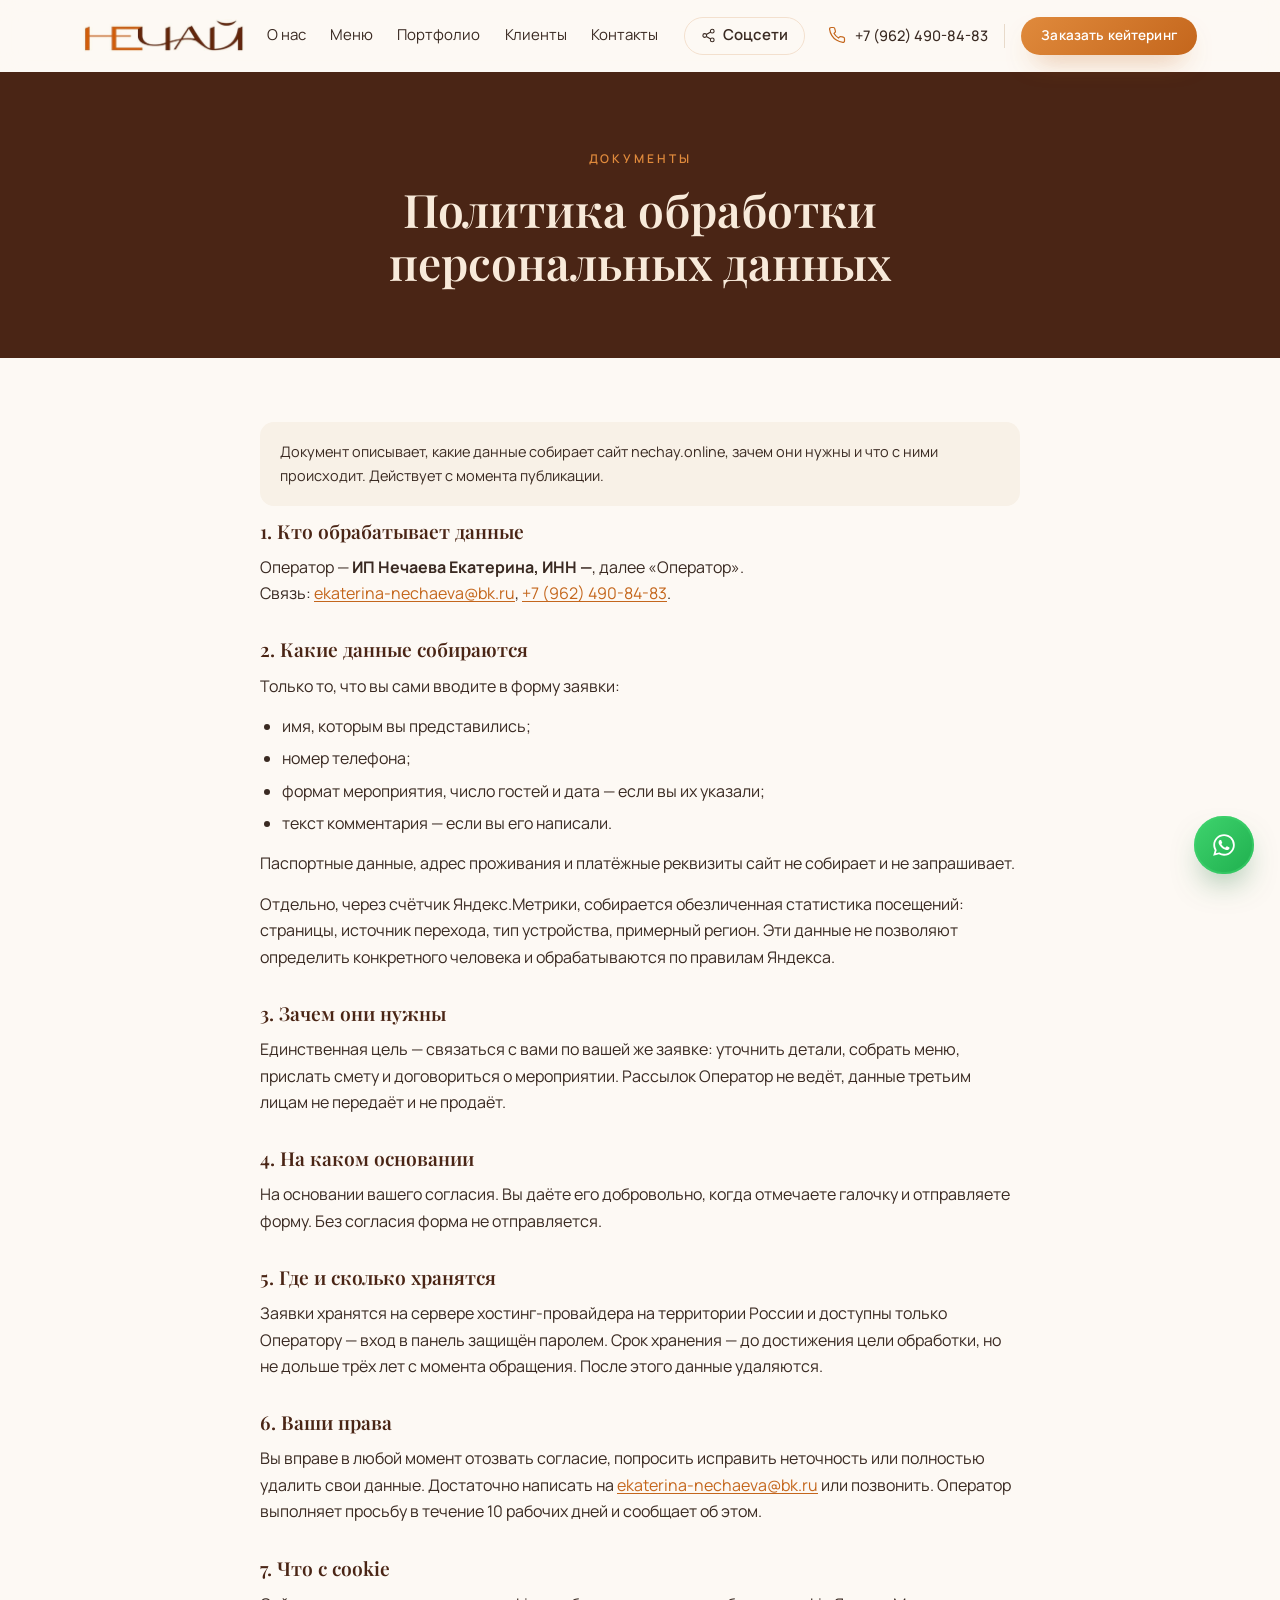
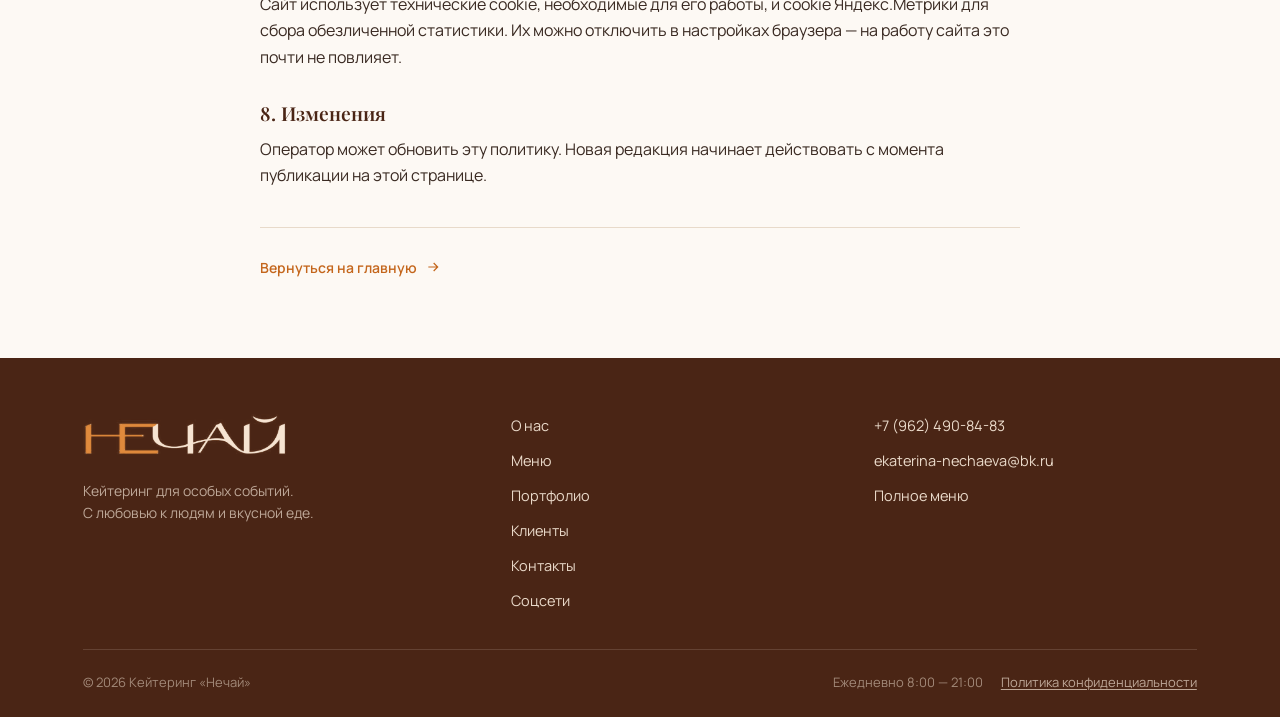
==== privacy.html @ 7d15cb21 "Политика персданных с галочкой, калькулятор сметы, блок частых вопросов Форма обещала согласие на об" ====
<!DOCTYPE html>
<html lang="ru">
<head>
<meta charset="UTF-8">
<meta name="viewport" content="width=device-width, initial-scale=1">
<title>Политика обработки персональных данных — НЕЧАЙ</title>
<meta name="description" content="Как кейтеринг «Нечай» собирает, использует и хранит персональные данные посетителей сайта.">
<meta name="robots" content="noindex, follow">
<link rel="canonical" href="https://nechay.online/privacy.html">
<link rel="icon" href="assets/img/favicon.png" type="image/png">
<link rel="preconnect" href="https://fonts.googleapis.com">
<link rel="preconnect" href="https://fonts.gstatic.com" crossorigin>
<link href="https://fonts.googleapis.com/css2?family=Playfair+Display:wght@400;500;600;700&family=Manrope:wght@300;400;500;600;700&family=Marck+Script&display=swap" rel="stylesheet">
<link rel="stylesheet" href="css/style.css?v=22">
</head>
<body>

<!-- ============ HEADER ============ -->
<header class="header" id="header">
  <div class="container header__inner">
    <a href="index.html" class="logo" aria-label="Нечай — на главную">
      <img src="assets/img/logo.png" alt="НЕЧАЙ" class="logo__img" data-fallback="logo">
      <span class="logo__text" hidden><span>НЕ</span><span>ЧАЙ</span></span>
    </a>

    <nav class="nav" id="nav">
      <a href="index.html#about">О нас</a>
      <a href="index.html#menu">Меню</a>
      <a href="index.html#portfolio">Портфолио</a>
      <a href="index.html#clients">Клиенты</a>
      <a href="index.html#contacts">Контакты</a>
      <a href="social.html" class="nav__btn">
        <svg viewBox="0 0 24 24" width="15" height="15" fill="none" stroke="currentColor" stroke-width="1.7"><circle cx="18" cy="5" r="3"/><circle cx="6" cy="12" r="3"/><circle cx="18" cy="19" r="3"/><path d="m8.6 13.5 6.8 4M15.4 6.5l-6.8 4"/></svg>
        Соцсети
      </a>
    </nav>

    <div class="header__actions">
      <a href="tel:+79624908483" class="header__phone">
        <svg viewBox="0 0 24 24" width="18" height="18" fill="none" stroke="currentColor" stroke-width="1.6"><path d="M22 16.9v3a2 2 0 0 1-2.2 2 19.8 19.8 0 0 1-8.6-3.1 19.5 19.5 0 0 1-6-6A19.8 19.8 0 0 1 2.1 4.2 2 2 0 0 1 4.1 2h3a2 2 0 0 1 2 1.7c.1 1 .4 1.9.7 2.8a2 2 0 0 1-.5 2.1L8.1 9.9a16 16 0 0 0 6 6l1.3-1.3a2 2 0 0 1 2.1-.4c.9.3 1.8.6 2.8.7a2 2 0 0 1 1.7 2z"/></svg>
        <span>+7 (962) 490-84-83</span>
      </a>
      <span class="header__divider"></span>
      <a href="index.html#contacts" class="btn btn--primary btn--sm">Заказать кейтеринг</a>
    </div>

    <button class="burger" id="burger" aria-label="Меню" aria-expanded="false"><span></span><span></span><span></span></button>
  </div>
</header>


<section class="page-hero page-hero--plain">
  <div class="container page-hero__inner">
    <p class="page-hero__eyebrow">Документы</p>
    <h1 class="page-hero__title">Политика обработки<br>персональных данных</h1>
  </div>
</section>

<section class="doc">
  <div class="container doc__inner">

    <p class="doc__note">
      Документ описывает, какие данные собирает сайт nechay.online, зачем они нужны
      и что с ними происходит. Действует с момента публикации.
    </p>

    <h2>1. Кто обрабатывает данные</h2>
    <p>
      Оператор — <b data-fill>ИП Нечаева Екатерина, ИНН —</b>, далее «Оператор».<br>
      Связь: <a href="mailto:ekaterina-nechaeva@bk.ru">ekaterina-nechaeva@bk.ru</a>,
      <a href="tel:+79624908483">+7 (962) 490-84-83</a>.
    </p>

    <h2>2. Какие данные собираются</h2>
    <p>Только то, что вы сами вводите в форму заявки:</p>
    <ul>
      <li>имя, которым вы представились;</li>
      <li>номер телефона;</li>
      <li>формат мероприятия, число гостей и дата — если вы их указали;</li>
      <li>текст комментария — если вы его написали.</li>
    </ul>
    <p>
      Паспортные данные, адрес проживания и платёжные реквизиты сайт не собирает
      и не запрашивает.
    </p>
    <p>
      Отдельно, через счётчик Яндекс.Метрики, собирается обезличенная статистика
      посещений: страницы, источник перехода, тип устройства, примерный регион.
      Эти данные не позволяют определить конкретного человека и обрабатываются
      по правилам Яндекса.
    </p>

    <h2>3. Зачем они нужны</h2>
    <p>
      Единственная цель — связаться с вами по вашей же заявке: уточнить детали,
      собрать меню, прислать смету и договориться о мероприятии.
      Рассылок Оператор не ведёт, данные третьим лицам не передаёт и не продаёт.
    </p>

    <h2>4. На каком основании</h2>
    <p>
      На основании вашего согласия. Вы даёте его добровольно, когда отмечаете
      галочку и отправляете форму. Без согласия форма не отправляется.
    </p>

    <h2>5. Где и сколько хранятся</h2>
    <p>
      Заявки хранятся на сервере хостинг-провайдера на территории России
      и доступны только Оператору — вход в панель защищён паролем.
      Срок хранения — до достижения цели обработки, но не дольше трёх лет
      с момента обращения. После этого данные удаляются.
    </p>

    <h2>6. Ваши права</h2>
    <p>
      Вы вправе в любой момент отозвать согласие, попросить исправить
      неточность или полностью удалить свои данные. Достаточно написать
      на <a href="mailto:ekaterina-nechaeva@bk.ru">ekaterina-nechaeva@bk.ru</a>
      или позвонить. Оператор выполняет просьбу в течение 10 рабочих дней
      и сообщает об этом.
    </p>

    <h2>7. Что с cookie</h2>
    <p>
      Сайт использует технические cookie, необходимые для его работы,
      и cookie Яндекс.Метрики для сбора обезличенной статистики.
      Их можно отключить в настройках браузера — на работу сайта это
      почти не повлияет.
    </p>

    <h2>8. Изменения</h2>
    <p>
      Оператор может обновить эту политику. Новая редакция начинает
      действовать с момента публикации на этой странице.
    </p>

    <p class="doc__back">
      <a href="index.html" class="section-link">Вернуться на главную
        <svg viewBox="0 0 24 24" width="16" height="16" fill="none" stroke="currentColor" stroke-width="1.8"><path d="M5 12h14M13 6l6 6-6 6"/></svg>
      </a>
    </p>
  </div>
</section>

<!-- ============ FOOTER ============ -->
<footer class="footer">
  <div class="container footer__inner">
    <div class="footer__brand">
      <span class="logo logo--footer">
        <img src="assets/img/logo-light.png" alt="НЕЧАЙ" class="logo__img" data-fallback="logo">
        <span class="logo__text" hidden><span>НЕ</span><span>ЧАЙ</span></span>
      </span>
      <p>Кейтеринг для особых событий.<br>С любовью к людям и вкусной еде.</p>
    </div>

    <nav class="footer__nav">
      <a href="index.html#about">О нас</a>
      <a href="index.html#menu">Меню</a>
      <a href="index.html#portfolio">Портфолио</a>
      <a href="index.html#clients">Клиенты</a>
      <a href="index.html#contacts">Контакты</a>
      <a href="social.html">Соцсети</a>
    </nav>

    <div class="footer__contact">
      <a href="tel:+79624908483">+7 (962) 490-84-83</a>
      <a href="mailto:ekaterina-nechaeva@bk.ru">ekaterina-nechaeva@bk.ru</a>
      <a href="https://menusa.app/11ef7fbb8e6bce53bec017064314d17f" target="_blank" rel="noopener">Полное меню</a>
    </div>
  </div>
  <div class="container footer__bottom">
    <span>© <span id="year">2026</span> Кейтеринг «Нечай»</span>
    <span class="footer__legal">Ежедневно 8:00 — 21:00 <a href="privacy.html">Политика конфиденциальности</a></span>
  </div>
</footer>

<!-- быстрый заказ в WhatsApp -->
<a class="wa-fab" href="https://wa.me/79624908483" target="_blank" rel="noopener"
   aria-label="Написать в WhatsApp">
  <svg viewBox="0 0 24 24" fill="currentColor" aria-hidden="true"><path d="M12.04 2C6.58 2 2.13 6.45 2.13 11.91c0 1.75.46 3.45 1.32 4.95L2 22l5.25-1.38a9.9 9.9 0 0 0 4.79 1.22h.01c5.46 0 9.91-4.45 9.91-9.91 0-2.65-1.03-5.14-2.9-7.01A9.82 9.82 0 0 0 12.04 2Zm0 18.15h-.01a8.2 8.2 0 0 1-4.19-1.15l-.3-.18-3.12.82.83-3.04-.2-.31a8.18 8.18 0 0 1-1.26-4.38c0-4.54 3.7-8.23 8.25-8.23 2.2 0 4.27.86 5.83 2.41a8.18 8.18 0 0 1 2.41 5.83c0 4.54-3.7 8.23-8.24 8.23Zm4.52-6.16c-.25-.12-1.47-.72-1.69-.81-.23-.08-.39-.12-.56.13-.16.24-.64.8-.79.97-.14.16-.29.18-.54.06-.25-.13-1.05-.39-1.99-1.23-.74-.66-1.23-1.47-1.38-1.72-.14-.25-.01-.38.11-.5.11-.11.25-.29.37-.43.13-.15.17-.25.25-.41.08-.17.04-.31-.02-.43-.06-.12-.56-1.34-.76-1.84-.2-.48-.4-.42-.56-.43h-.47c-.17 0-.43.06-.66.31-.22.25-.87.85-.87 2.07s.89 2.4 1.02 2.56c.12.17 1.75 2.67 4.25 3.74.59.26 1.05.41 1.41.52.59.19 1.13.16 1.56.1.48-.07 1.47-.6 1.68-1.18.21-.58.21-1.08.14-1.18-.06-.11-.22-.17-.47-.29Z"/></svg>
  <span>Заказать в WhatsApp</span>
</a>

<script src="js/main.js?v=22"></script>
</body>
</html>
---- css/style.css ----
/* ============================================================
   НЕЧАЙ — кейтеринг. Основные стили
   ============================================================ */

:root{
  --cream:        #FDF9F4;
  --cream-2:      #F8F1E7;
  --cream-3:      #F2E7D8;
  --orange:       #C4661C;
  --orange-light: #E08A3C;
  --orange-soft:  #F3E0CE;
  --brown:        #7A3E1E;
  --brown-dark:   #4A2515;
  --ink:          #3A2A22;
  --ink-soft:     #7C6659;
  --line:         #E8DACA;
  --white:        #FFFFFF;

  --font-display: 'Playfair Display', 'Times New Roman', serif;
  --font-body:    'Manrope', -apple-system, 'Segoe UI', Roboto, sans-serif;
  --font-script:  'Marck Script', 'Playfair Display', cursive;

  --radius:   14px;
  --radius-s: 10px;
  --shadow:   0 18px 40px -22px rgba(74, 37, 21, .35);
  --shadow-lg:0 30px 70px -30px rgba(74, 37, 21, .45);
  --header-h: 72px;
  --ease: cubic-bezier(.22,.61,.36,1);
}

*,*::before,*::after{ box-sizing:border-box; }

html{ scroll-behavior:smooth; scroll-padding-top: calc(var(--header-h) + 12px); }

body{
  margin:0;
  font-family:var(--font-body);
  font-size:16px;
  line-height:1.65;
  color:var(--ink);
  background:var(--cream);
  -webkit-font-smoothing:antialiased;
}

img{ max-width:100%; display:block; }
[hidden]{ display:none !important; }
a{ color:inherit; text-decoration:none; }
ul{ margin:0; padding:0; list-style:none; }
h1,h2,h3,h4{ margin:0; font-family:var(--font-display); font-weight:600; line-height:1.15; }
p{ margin:0; }
button{ font:inherit; }

.container{ width:min(1660px, 87%, 100% - 40px); margin-inline:auto; }

/* ---------- shared bits ---------- */
.eyebrow{
  font-size:12px; letter-spacing:.22em; text-transform:uppercase;
  color:var(--orange); font-weight:600; margin-bottom:14px;
}

.section-title{
  font-size:clamp(31px, 2.75vw, 52px);
  color:var(--brown-dark);
  letter-spacing:.005em;
}

.section-head{
  display:flex; align-items:flex-end; justify-content:space-between;
  gap:24px; margin-bottom:36px;
}
.section-head .section-title{ position:relative; }
.section-head:not(.section-head--center) > div > .section-title::after,
.section-head:not(.section-head--center) > .section-title::after{
  content:""; position:absolute; bottom:.42em; left:calc(100% + 22px);
  width:64px; height:2px; background:var(--orange); opacity:.75;
}
.section-head--center{
  flex-direction:column; align-items:center; text-align:center; gap:0;
  margin-bottom:44px;
}
.section-head--center .section-title::after{ display:none; }
.section-sub{ max-width:640px; margin-top:16px; color:var(--ink-soft); }

.section-link{
  display:inline-flex; align-items:center; gap:8px; white-space:nowrap;
  color:var(--orange); font-weight:600; font-size:14px;
  transition:gap .25s var(--ease);
}
.section-link:hover{ gap:14px; }

/* ---------- buttons ---------- */
.btn{
  display:inline-flex; align-items:center; justify-content:center; gap:10px;
  padding:15px 30px; border:0; border-radius:999px; cursor:pointer;
  font-family:var(--font-body); font-size:15px; font-weight:600; letter-spacing:.01em;
  transition:transform .25s var(--ease), box-shadow .25s var(--ease), background .25s var(--ease);
}
.btn--primary{
  background:linear-gradient(135deg, var(--orange-light), var(--orange));
  color:#fff; box-shadow:0 14px 28px -14px rgba(196,102,28,.75);
}
.btn--primary:hover{ transform:translateY(-2px); box-shadow:0 20px 34px -14px rgba(196,102,28,.85); }
.btn--sm{ height:38px; padding:0 20px; font-size:13.5px; white-space:nowrap; }
.btn--lg{ padding:18px 38px; font-size:16px; }
.btn--full{ width:100%; }
.btn svg{ flex:none; }

/* ---------- logo ---------- */
.logo{ display:inline-flex; align-items:center; }
.logo__img{ height:33px; width:auto; object-fit:contain; }
.logo__text{
  font-family:var(--font-display); font-weight:700; font-size:26px;
  letter-spacing:.06em; line-height:1;
}
.logo__text span:first-child{ color:var(--orange); }
.logo__text span:last-child{ color:var(--brown); }
.logo--footer .logo__img{ height:42px; }

/* ============================================================
   HEADER
   ============================================================ */
.header{
  position:fixed; inset:0 0 auto 0; z-index:100;
  height:var(--header-h);
  background:rgba(253,249,244,.92);
  backdrop-filter:blur(12px);
  border-bottom:1px solid transparent;
  transition:box-shadow .3s var(--ease), border-color .3s var(--ease);
}
.header.is-scrolled{ border-color:var(--line); box-shadow:0 8px 26px -20px rgba(74,37,21,.5); }
.header__inner{ height:100%; display:flex; align-items:center; gap:22px; }

.nav{ display:flex; align-items:center; gap:clamp(16px, 1.9vw, 30px); margin-inline:auto; }
.nav a{
  position:relative; font-size:15px; color:var(--ink); white-space:nowrap;
  padding-block:6px; transition:color .2s var(--ease);
}
.nav a::after{
  content:""; position:absolute; left:0; right:100%; bottom:0; height:1.5px;
  background:var(--orange); transition:right .3s var(--ease);
}
.nav a:hover{ color:var(--orange); }
.nav a:hover::after{ right:0; }

.header__actions{ display:flex; align-items:center; gap:16px; }
.header__phone{
  display:inline-flex; align-items:center; gap:9px; white-space:nowrap;
  font-size:14.5px; font-weight:500; color:var(--ink);
  transition:color .2s var(--ease);
}
.header__phone svg{ color:var(--orange); }
.header__phone:hover{ color:var(--orange); }
.header__divider{ width:1px; height:24px; background:var(--line); }

.burger{
  display:none; width:42px; height:42px; border:0; background:transparent;
  cursor:pointer; padding:10px; flex-direction:column; justify-content:space-between;
}
.burger span{ display:block; height:2px; background:var(--brown); border-radius:2px; transition:.3s var(--ease); }
.burger.is-open span:nth-child(1){ transform:translateY(9px) rotate(45deg); }
.burger.is-open span:nth-child(2){ opacity:0; }
.burger.is-open span:nth-child(3){ transform:translateY(-9px) rotate(-45deg); }

/* ============================================================
   HERO
   Собран из слоёв: фон, фигура и текстовый блок — отдельные
   картинки, кнопка настоящая. Так надписи не растягиваются
   вместе с фоном и остаются чёткими на любом мониторе.
   ============================================================ */
.visually-hidden{
  position:absolute; width:1px; height:1px; margin:-1px; padding:0;
  overflow:hidden; clip:rect(0 0 0 0); white-space:nowrap; border:0;
}

.hero{
  position:relative; margin-top:var(--header-h);
  background:var(--cream-2); overflow:hidden;
}

.hero__scene{ position:absolute; inset:0; z-index:0; }
.hero__scene picture{ display:block; width:100%; height:100%; }
.hero__scene img{ width:100%; height:100%; object-fit:cover; object-position:center; }

.hero__inner{
  position:relative; z-index:1;
  height:clamp(450px, 37vw, 720px);
  display:flex; align-items:flex-end; gap:2%;
}

/* фигура прижата к низу и слегка выходит за край — так она «стоит» в кадре */
.hero__figure{
  flex:0 0 auto; align-self:stretch;
  display:flex; align-items:flex-end;
}
.hero__figure picture{ display:block; height:100%; }
.hero__figure img{
  height:100%; width:auto; max-width:none;
  object-fit:contain; object-position:bottom;
  display:block;
}

.hero__content{
  flex:1; align-self:center;
  display:flex; flex-direction:column; align-items:center;
  padding-bottom:2%;
}
.hero__content > *{ max-width:100%; }

.hero__title img{ width:clamp(280px, 34vw, 660px); height:auto; }
.hero__lead-img{ margin-top:2.2%; }
.hero__lead-img img{ width:clamp(240px, 28vw, 552px); height:auto; }
.hero__lead-text{ display:none; }

.hero__cta{ margin-top:3.4%; }

/* ============================================================
   FEATURES
   ============================================================ */
.features{ background:var(--cream); padding:34px 0; }
.features__grid{
  display:grid; grid-template-columns:repeat(4, 1fr);
}
.feature{
  display:flex; align-items:center; gap:16px;
  padding:8px 26px;
  border-left:1px solid var(--line);
}
.feature:first-child{ border-left:0; padding-left:0; }
.feature__icon{
  flex:none; width:52px; height:52px; border-radius:50%;
  border:1.5px solid var(--orange-soft);
  display:grid; place-items:center; color:var(--orange);
}
.feature__icon svg{ width:26px; height:26px; }
.feature h3{ font-family:var(--font-body); font-size:15px; font-weight:700; color:var(--brown-dark); margin-bottom:4px; }
.feature p{ font-size:12.5px; line-height:1.5; color:var(--ink-soft); }

/* ============================================================
   FORMATS
   ============================================================ */
.formats{ padding:46px 0 80px; }
.formats__grid{
  display:grid; grid-template-columns:repeat(5, 1fr); gap:12px;
}
.format-card{
  position:relative; display:block; border-radius:var(--radius);
  overflow:hidden; aspect-ratio:201/159; background:var(--cream-3);
  box-shadow:var(--shadow);
  transition:transform .4s var(--ease), box-shadow .4s var(--ease);
}
.format-card img{
  width:100%; height:100%; object-fit:cover;
  transition:transform .6s var(--ease);
}
.format-card::after{
  content:""; position:absolute; inset:0;
  background:linear-gradient(180deg, rgba(40,18,8,0) 34%, rgba(40,18,8,.5) 62%, rgba(40,18,8,.9) 100%);
}
.format-card:hover{ transform:translateY(-6px); box-shadow:var(--shadow-lg); }
.format-card:hover img{ transform:scale(1.07); }
.format-card__body{
  position:absolute; z-index:2; left:12px; right:12px; bottom:12px; color:#fff;
  text-shadow:0 1px 6px rgba(30,12,4,.55);
}
.format-card__body h3{ font-size:clamp(13px, 1.02vw, 19px); margin-bottom:3px; line-height:1.1; }
.format-card__body p{ font-size:clamp(9.5px, .7vw, 13px); line-height:1.3; color:rgba(255,255,255,.82); }

/* ============================================================
   ABOUT
   ============================================================ */
.about{ padding:80px 0; background:var(--cream-2); }
.about__inner{
  display:grid; grid-template-columns:0.95fr 1fr; gap:60px; align-items:center;
}
.about__media{ position:relative; }
.about__media img{
  width:100%; aspect-ratio:9/10; object-fit:cover;
  border-radius:var(--radius); box-shadow:var(--shadow-lg);
}
.about__badge{
  position:absolute; left:-22px; bottom:34px;
  background:var(--white); border-radius:var(--radius);
  padding:18px 22px; box-shadow:var(--shadow);
  display:flex; align-items:center; gap:14px;
}
.about__badge strong{
  font-family:var(--font-display); font-size:38px; color:var(--orange); line-height:1;
}
.about__badge span{ font-size:12.5px; line-height:1.4; color:var(--ink-soft); }

.about__text .section-title{ margin-bottom:22px; }
.about__text p{ color:var(--ink-soft); margin-bottom:16px; max-width:56ch; }
.about__list{ margin:22px 0 26px; display:grid; gap:11px; }
.about__quote{
  position:relative; margin:0 0 30px; padding-left:20px;
  border-left:2px solid var(--orange-soft);
  font-size:15.5px; line-height:1.65; color:var(--brown-dark);
}
.about__list li{
  position:relative; padding-left:30px; font-size:15px; color:var(--ink);
}
.about__list li::before{
  content:""; position:absolute; left:0; top:.55em;
  width:16px; height:8px; border-left:2px solid var(--orange); border-bottom:2px solid var(--orange);
  transform:rotate(-45deg);
}

/* ============================================================
   MENU
   ============================================================ */
.menu{ padding:84px 0; }
.menu__grid{
  display:grid; grid-template-columns:repeat(3, 1fr); gap:20px;
}
.menu-card{
  background:var(--white); border:1px solid var(--line);
  border-radius:var(--radius); padding:26px 26px 22px;
  transition:transform .3s var(--ease), box-shadow .3s var(--ease), border-color .3s var(--ease);
}
.menu-card:hover{ transform:translateY(-4px); box-shadow:var(--shadow); border-color:var(--orange-soft); }
.menu-card--wide{ grid-column:span 3; }
.menu-card header{
  display:flex; align-items:baseline; justify-content:space-between; gap:16px;
  padding-bottom:14px; margin-bottom:14px; border-bottom:1px solid var(--line);
}
.menu-card header h3{ font-size:23px; color:var(--brown-dark); }
.menu-card header span{
  font-size:12px; letter-spacing:.12em; text-transform:uppercase;
  color:var(--orange); font-weight:600; white-space:nowrap;
}
.menu-card ul{ display:grid; gap:11px; }
.menu-card li{
  display:flex; align-items:baseline; gap:10px;
  font-size:14.5px; color:var(--ink-soft);
}
.menu-card li span{ flex:none; }
.menu-card li::after{
  content:""; order:1; flex:1 1 auto; height:1px; margin-bottom:.25em;
  background:repeating-linear-gradient(90deg, var(--line) 0 3px, transparent 3px 6px);
}
.menu-card li b{ order:2; color:var(--brown-dark); font-weight:600; white-space:nowrap; }
.menu-card__cols{ grid-template-columns:repeat(2, 1fr); column-gap:44px; }

.menu__cta{
  margin-top:40px; text-align:center;
  display:flex; flex-direction:column; align-items:center; gap:18px;
}
.menu__cta p{ color:var(--ink-soft); font-size:14.5px; }

/* ============================================================
   STEPS
   ============================================================ */
.steps{ padding:80px 0; background:var(--cream-2); }
.steps__grid{ display:grid; grid-template-columns:repeat(4,1fr); gap:20px; }
.step{
  background:var(--white); border-radius:var(--radius); padding:30px 26px;
  border:1px solid var(--line);
  transition:transform .3s var(--ease), box-shadow .3s var(--ease);
}
.step:hover{ transform:translateY(-4px); box-shadow:var(--shadow); }
.step__num{
  display:block; font-family:var(--font-display); font-size:40px;
  color:var(--orange-soft); line-height:1; margin-bottom:14px;
}
.step h3{ font-size:20px; color:var(--brown-dark); margin-bottom:8px; }
.step p{ font-size:14.5px; color:var(--ink-soft); }

/* ============================================================
   PORTFOLIO
   ============================================================ */
.portfolio{ padding:84px 0; }
.portfolio__grid{
  display:grid; grid-template-columns:repeat(4,1fr); gap:16px;
}
.portfolio__filter{
  display:flex; flex-wrap:wrap; gap:10px; margin-bottom:26px;
}
.portfolio__filter button{
  padding:10px 22px; border-radius:999px; cursor:pointer;
  border:1px solid var(--line); background:transparent;
  font-size:14.5px; font-weight:600; color:var(--ink-soft);
  transition:background .25s var(--ease), border-color .25s var(--ease),
             color .25s var(--ease);
}
.portfolio__filter button:hover{ color:var(--brown-dark); border-color:var(--orange-soft); }
.portfolio__filter button[aria-pressed="true"]{
  background:var(--orange); border-color:var(--orange); color:#fff;
}
.portfolio__more{ display:flex; justify-content:center; margin-top:30px; }
.btn--ghost{
  background:transparent; border:1px solid var(--line); color:var(--brown-dark);
  box-shadow:none;
}
.btn--ghost:hover{
  background:var(--orange); border-color:var(--orange); color:#fff;
  transform:translateY(-2px);
}
.pf{
  position:relative; display:block; overflow:hidden;
  border-radius:var(--radius); aspect-ratio:1/1; background:var(--cream-3);
  box-shadow:var(--shadow);
}
.pf img{ width:100%; height:100%; object-fit:cover; transition:transform .6s var(--ease); }
.pf::after{
  content:""; position:absolute; inset:0; opacity:0;
  background:linear-gradient(180deg, rgba(48,22,10,0) 45%, rgba(48,22,10,.75) 100%);
  transition:opacity .35s var(--ease);
}
.pf:hover img{ transform:scale(1.06); }
.pf:hover::after{ opacity:1; }
.pf__cap{
  position:absolute; z-index:2; left:16px; bottom:14px; color:#fff;
  font-size:14px; font-weight:600; opacity:0; transform:translateY(8px);
  transition:.35s var(--ease);
}
.pf:hover .pf__cap{ opacity:1; transform:none; }

/* ============================================================
   КЛИЕНТЫ
   ============================================================ */
.clients{ padding:84px 0; background:var(--cream-2); }
.clients__grid{
  display:grid; grid-template-columns:repeat(3, 1fr); gap:16px;
}
.clients__grid li{
  display:grid; place-items:center; text-align:center;
  min-height:118px; padding:20px 24px;
  background:var(--white); border:1px solid var(--line); border-radius:var(--radius);
  transition:transform .3s var(--ease), box-shadow .3s var(--ease), border-color .3s var(--ease);
}
.clients__grid li:hover{
  transform:translateY(-4px); box-shadow:var(--shadow); border-color:var(--orange-soft);
}

.clients__logo{
  width:auto; height:auto; object-fit:contain;
  max-width:min(150px, 100%); max-height:48px;
}
/* знаки разной формы: широкие словесные и компактные марки нужно
   уравнять по оптическому размеру, иначе ряд скачет */
.clients__logo--wide{ max-height:30px; }
.clients__logo--mark{ max-width:96px; max-height:68px; }
.clients__note{
  margin-top:24px; text-align:center; color:var(--ink-soft); font-size:15px;
}

/* ============================================================
   CONTACTS
   ============================================================ */
.contacts{ padding:84px 0; }
.contacts__inner{ display:grid; grid-template-columns:1fr 0.85fr; gap:60px; align-items:start; }
.contacts__lead{ color:var(--ink-soft); margin:20px 0 30px; max-width:48ch; }
.contacts__list{ display:grid; gap:20px; margin-bottom:32px; }
.contacts__list li{ display:flex; gap:16px; align-items:flex-start; }
.contacts__ico{
  flex:none; width:44px; height:44px; border-radius:50%;
  background:var(--orange-soft); color:var(--orange);
  display:grid; place-items:center;
}
.contacts__list div{ display:flex; flex-direction:column; }
.contacts__list div > span{
  font-size:11.5px; letter-spacing:.16em; text-transform:uppercase; color:var(--ink-soft);
  margin-bottom:3px;
}
.contacts__list a, .contacts__list b{ font-size:17px; font-weight:600; color:var(--brown-dark); }
.contacts__list a:hover{ color:var(--orange); }

.contacts__socials{ display:flex; gap:10px; flex-wrap:wrap; }
.contacts__socials a{
  padding:10px 20px; border:1px solid var(--line); border-radius:999px;
  font-size:14px; font-weight:600; color:var(--brown);
  transition:.25s var(--ease);
}
.contacts__socials a:hover{ background:var(--orange); border-color:var(--orange); color:#fff; }

/* ---------- form ---------- */
.form{
  background:var(--white); border:1px solid var(--line);
  border-radius:var(--radius); padding:34px; box-shadow:var(--shadow);
}
.form__title{ font-size:26px; color:var(--brown-dark); margin-bottom:22px; }
.field{ display:block; margin-bottom:16px; }
.field > span{
  display:block; font-size:12px; letter-spacing:.1em; text-transform:uppercase;
  color:var(--ink-soft); margin-bottom:7px; font-weight:600;
}
.field input, .field select, .field textarea{
  width:100%; padding:13px 16px; font:inherit; font-size:15px; color:var(--ink);
  background:var(--cream); border:1px solid var(--line); border-radius:var(--radius-s);
  transition:border-color .2s var(--ease), background .2s var(--ease);
  resize:vertical;
}
.field input:focus, .field select:focus, .field textarea:focus{
  outline:none; border-color:var(--orange); background:var(--white);
}
.field input.is-error, .field select.is-error, .field textarea.is-error{ border-color:#C0392B; }
.field-row{ display:grid; grid-template-columns:1.4fr 1fr; gap:14px; }
.form__note{ font-size:12px; color:var(--ink-soft); margin-top:12px; text-align:center; }
.form__status{ font-size:14px; margin-top:12px; text-align:center; color:var(--orange); font-weight:600; }

/* ============================================================
   FOOTER
   ============================================================ */
.footer{ background:var(--brown-dark); color:#EADACA; padding:56px 0 24px; }
.footer__inner{
  display:grid; grid-template-columns:1.2fr 1fr 1fr; gap:40px;
  padding-bottom:36px; border-bottom:1px solid rgba(234,218,202,.16);
}
.footer__brand p{ font-size:14px; line-height:1.6; color:rgba(234,218,202,.72); margin-top:16px; }
.footer .logo__text span:last-child{ color:#F0DCC8; }
.footer__nav{ display:flex; flex-direction:column; gap:11px; font-size:14.5px; }
.footer__nav a:hover{ color:var(--orange-light); }
.footer__contact{ display:flex; flex-direction:column; gap:11px; font-size:14.5px; align-items:flex-start; }
.footer__contact a:hover{ color:var(--orange-light); }
.footer__bottom{
  display:flex; justify-content:space-between; gap:16px; flex-wrap:wrap;
  padding-top:22px; font-size:13px; color:rgba(234,218,202,.55);
}

/* ============================================================
   LIGHTBOX
   ============================================================ */
.lightbox{
  position:fixed; inset:0; z-index:200;
  background:rgba(35,16,8,.92);
  display:flex; align-items:center; justify-content:center; gap:20px;
  padding:40px;
}
.lightbox[hidden]{ display:none; }
.lightbox img{ max-width:min(1000px, 82vw); max-height:86vh; border-radius:var(--radius); object-fit:contain; }
.lightbox button{
  background:transparent; border:0; color:#fff; cursor:pointer; line-height:1;
  opacity:.7; transition:opacity .2s var(--ease);
}
.lightbox button:hover{ opacity:1; }
.lightbox__nav{ font-size:52px; padding:10px 16px; }
.lightbox__close{ position:absolute; top:20px; right:28px; font-size:42px; }

/* ============================================================
   ANIMATIONS
   ============================================================ */
.reveal{ opacity:0; transform:translateY(26px); transition:opacity .7s var(--ease), transform .7s var(--ease); }
.reveal.is-visible{ opacity:1; transform:none; }

@media (prefers-reduced-motion: reduce){
  *{ animation:none !important; transition-duration:.01ms !important; }
  .reveal{ opacity:1; transform:none; }
  html{ scroll-behavior:auto; }
}

/* ============================================================
   RESPONSIVE
   ============================================================ */
@media (max-width:1180px){
  .formats__grid{ grid-template-columns:repeat(3,1fr); gap:14px; }
  .social-stats__grid{ grid-template-columns:repeat(3,1fr); }
}

@media (max-width:1024px){
  .nav{ display:none; }
  .burger{ display:flex; margin-left:auto; }
  .header__actions{ display:none; }

  .nav.is-open{
    display:flex; flex-direction:column; gap:0;
    position:fixed; top:var(--header-h); left:0; right:0;
    background:var(--cream); border-bottom:1px solid var(--line);
    padding:12px 24px 20px; box-shadow:var(--shadow);
  }
  .nav.is-open a{ padding:14px 0; border-bottom:1px solid var(--line); font-size:17px; }
  .nav.is-open a:last-child{ border-bottom:0; }


  .features__grid{ grid-template-columns:repeat(2,1fr); gap:24px 0; }
  .feature:nth-child(odd){ border-left:0; padding-left:0; }

  .about__inner{ grid-template-columns:1fr; gap:40px; }
  .about__badge{ left:16px; }
  .menu__grid{ grid-template-columns:repeat(2,1fr); }
  .menu-card--wide{ grid-column:span 2; }
  .steps__grid{ grid-template-columns:repeat(2,1fr); }
  .clients__grid{ grid-template-columns:repeat(2, 1fr); }
  .contacts__inner{ grid-template-columns:1fr; gap:44px; }
  .footer__inner{ grid-template-columns:1fr 1fr; }
}

@media (max-width:760px){
  .container{ width:calc(100% - 32px); }
  /* принудительные переносы верстались под широкий экран */
  .page-hero__lead br,
  .section-sub br{ display:none; }

  .formats__grid{ grid-template-columns:repeat(2,1fr); }
  .format-card{ aspect-ratio:1/1.15; }

  .portfolio__grid{ grid-template-columns:repeat(2,1fr); }

  .section-head{ flex-direction:column; align-items:flex-start; }
  .section-head:not(.section-head--center) > div > .section-title::after,
  .section-head:not(.section-head--center) > .section-title::after{ display:none; }

  .formats, .menu, .about, .steps, .portfolio, .clients, .contacts{ padding:56px 0; }
  .menu__grid{ grid-template-columns:1fr; }
  .menu-card--wide{ grid-column:span 1; }
  .menu-card__cols{ grid-template-columns:1fr; }
  .form{ padding:26px 22px; }
  .about__badge{ left:14px; bottom:14px; padding:14px 16px; }
  .footer__inner{ grid-template-columns:1fr; gap:28px; }
  .lightbox{ padding:16px; }
  .lightbox__nav{ font-size:38px; padding:6px 8px; }
}

@media (max-width:460px){
  .features__grid{ grid-template-columns:1fr; }
  .feature{ border-left:0; padding-left:0; }
  .steps__grid{ grid-template-columns:1fr; }
  .field-row{ grid-template-columns:1fr; }
}

/* ============================================================
   ФИРМЕННЫЕ ПОДЛОЖКИ
   Показываются вместо фотографий, пока их нет в assets/img.
   Как только настоящий файл появится — подложка исчезает сама.
   ============================================================ */
.ph-box{
  position:relative; width:100%; height:100%;
  border-radius:inherit; overflow:hidden;
  --ph-a:#EBD0AB; --ph-b:#CE9257; --ph-c:#9E6537;
  background-color:var(--ph-b);
  background-image:
    repeating-linear-gradient(135deg, rgba(255,250,242,.07) 0 1.5px, transparent 1.5px 11px),
    radial-gradient(40% 36% at 26% 16%, rgba(255,248,236,.72), transparent 72%),
    radial-gradient(26% 22% at 82% 26%, rgba(255,222,180,.5), transparent 74%),
    radial-gradient(48% 42% at 56% 96%, rgba(126,64,28,.42), transparent 72%),
    linear-gradient(155deg, var(--ph-a) 0%, var(--ph-b) 52%, var(--ph-c) 100%);
}
/* зерно — чтобы градиент не выглядел «пластиковым» */
.ph-box::before{
  content:""; position:absolute; inset:0; pointer-events:none;
  background-image:url("data:image/svg+xml,%3Csvg xmlns='http://www.w3.org/2000/svg' width='140' height='140'%3E%3Cfilter id='n'%3E%3CfeTurbulence type='fractalNoise' baseFrequency='.9' numOctaves='3' stitchTiles='stitch'/%3E%3C/filter%3E%3Crect width='100%25' height='100%25' filter='url(%23n)'/%3E%3C/svg%3E");
  opacity:.09;
}
/* мягкая виньетка по краям */
.ph-box::after{
  content:""; position:absolute; inset:0; pointer-events:none;
  box-shadow:inset 0 0 70px rgba(92,46,20,.26);
}
.ph-box__art{
  position:absolute; inset:0; z-index:1;
  display:grid; place-items:center;
}
.ph-box__art svg{
  width:clamp(52px, 34%, 124px); height:auto;
  color:rgba(255,250,243,.62);
  filter:drop-shadow(0 2px 8px rgba(96,48,20,.45)) drop-shadow(0 0 1px rgba(96,48,20,.4));
}

/* оттенки — чтобы плитки не были одинаковыми */
.ph-box--t1{ --ph-a:#F5E2C4; --ph-b:#DFA268; --ph-c:#A4653A; }
.ph-box--t2{ --ph-a:#E4C09A; --ph-b:#BC7A44; --ph-c:#7C4A26; }
.ph-box--t3{ --ph-a:#F7ECD8; --ph-b:#E3B27C; --ph-c:#B87B47; }
.ph-box--t4{ --ph-a:#DDB894; --ph-b:#AE6E42; --ph-c:#6E4123; }
.ph-box--t5{ --ph-a:#F2DCBE; --ph-b:#D49866; --ph-c:#96603A; }
.ph-box--t6{ --ph-a:#E9CFAE; --ph-b:#C98B55; --ph-c:#87522C; }

/* блок «О нас» */
.about__media > .ph-box{
  aspect-ratio:9/10; border-radius:var(--radius); box-shadow:var(--shadow-lg);
}

/* ============================================================
   КНОПКА «СОЦСЕТИ» В МЕНЮ
   ============================================================ */
.nav__btn{
  display:inline-flex; align-items:center; gap:7px;
  height:38px; padding:0 16px; margin-left:2px;
  border:1px solid var(--orange-soft); border-radius:999px;
  font-size:13.5px; font-weight:600; color:var(--orange); white-space:nowrap;
  transition:background .25s var(--ease), border-color .25s var(--ease), color .25s var(--ease);
}
.nav__btn::after{ display:none; }
.nav__btn svg{ flex:none; }
.nav__btn:hover,
.nav__btn.is-active{
  background:var(--orange); border-color:var(--orange); color:#fff;
}

/* ============================================================
   ШАПКА ВНУТРЕННЕЙ СТРАНИЦЫ
   ============================================================ */
.page-hero{
  position:relative; margin-top:var(--header-h);
  padding:clamp(56px, 6vw, 96px) 0 clamp(52px, 5.5vw, 88px);
  overflow:hidden; background:var(--brown-dark);
}
.page-hero__bg{
  position:absolute; inset:0;
  background-color:#3E1F10;
  background-image:
    radial-gradient(circle at 12% 24%, rgba(255,206,140,.34), transparent 9%),
    radial-gradient(circle at 30% 68%, rgba(255,190,120,.26), transparent 8%),
    radial-gradient(circle at 46% 16%, rgba(255,224,170,.28), transparent 6%),
    radial-gradient(circle at 63% 52%, rgba(255,198,132,.22), transparent 10%),
    radial-gradient(circle at 78% 22%, rgba(255,214,158,.30), transparent 7%),
    radial-gradient(circle at 90% 72%, rgba(255,186,116,.24), transparent 10%),
    linear-gradient(160deg, #5A2E17 0%, #8A5327 52%, #B8814F 100%);
}
.page-hero__bg::after{
  content:""; position:absolute; inset:0;
  box-shadow:inset 0 0 200px rgba(50,22,9,.6);
}
.page-hero__inner{ position:relative; z-index:2; text-align:center; }
.page-hero__eyebrow{
  font-size:12px; letter-spacing:.24em; text-transform:uppercase;
  color:var(--orange-light); font-weight:600; margin-bottom:14px;
}
.page-hero__title{
  font-size:clamp(34px, 3.6vw, 62px); color:#F8EADA; margin-bottom:18px;
}
.page-hero__lead{
  color:rgba(244,228,212,.82); font-size:clamp(14px, 1.05vw, 18px);
  line-height:1.65; margin-bottom:34px;
}
.page-hero__total{
  display:inline-flex; flex-direction:column; align-items:center; gap:12px;
  padding-top:10px;
}
.page-hero__total-label{
  position:relative; padding-top:16px;
  font-size:11.5px; letter-spacing:.2em; text-transform:uppercase;
  color:rgba(244,228,212,.7); font-weight:600;
}
.page-hero__total-label::before{
  content:""; position:absolute; top:0; left:50%; transform:translateX(-50%);
  width:44px; height:1px; background:rgba(244,228,212,.35);
}

/* ============================================================
   СЧЁТЧИК
   ============================================================ */
.counter{
  display:block; font-family:var(--font-display); font-weight:600;
  font-size:clamp(36px, 3.2vw, 54px); line-height:1;
  letter-spacing:-.01em; color:var(--brown-dark);
  /* без этого Playfair подставляет минускульные цифры и «11 815»
     выглядит прыгающим по высоте */
  font-variant-numeric:lining-nums tabular-nums;
  font-feature-settings:"lnum" 1, "tnum" 1;
}
.counter--big{
  font-size:clamp(44px, 4.6vw, 76px); font-weight:500;
  color:#F7E7D2; letter-spacing:.01em;
}
.counter-bar{
  display:block; height:2px; margin-top:16px; border-radius:2px;
  background:var(--line); overflow:hidden;
}
.counter-bar i{
  display:block; height:100%; width:0; border-radius:2px;
  background:var(--accent, var(--orange));
}

/* ============================================================
   КАРТОЧКИ СОЦСЕТЕЙ
   ============================================================ */
.socials{ padding:clamp(48px, 4.6vw, 80px) 0 clamp(36px, 3.6vw, 60px); }
.socials__grid{ display:grid; grid-template-columns:repeat(3, 1fr); gap:20px; }

.social-card{
  --accent:var(--orange);
  display:flex; flex-direction:column;
  background:var(--white); border:1px solid var(--line);
  border-radius:var(--radius); padding:32px 30px 30px;
  transition:transform .35s var(--ease), box-shadow .35s var(--ease),
             border-color .35s var(--ease);
}
.social-card:hover{
  transform:translateY(-4px); box-shadow:var(--shadow);
  border-color:var(--orange-soft);
  border-color:color-mix(in srgb, var(--accent) 35%, var(--line));
}

.social-card__head{ display:flex; align-items:center; gap:14px; margin-bottom:28px; }
.social-card__icon{
  flex:none; width:46px; height:46px; border-radius:50%;
  display:grid; place-items:center; color:var(--accent);
  /* запасной вариант для браузеров без color-mix */
  border:1.5px solid var(--line);
  background:var(--cream-2);
  border-color:color-mix(in srgb, var(--accent) 28%, transparent);
  background:color-mix(in srgb, var(--accent) 7%, transparent);
}
.social-card__icon svg{ width:21px; height:21px; }
.social-card__head h2{
  font-size:21px; color:var(--brown-dark); line-height:1.15; font-weight:600;
}
.social-card__handle{
  display:flex; align-items:center; flex-wrap:wrap; gap:8px;
  font-size:13px; color:var(--ink-soft); margin-top:4px;
}
.social-card__tag{
  font-size:10px; font-weight:700; letter-spacing:.14em; text-transform:uppercase;
  color:var(--accent);
}

.social-card__count{ margin-bottom:24px; }
.social-card__unit{
  display:block; margin-top:9px;
  font-size:11.5px; letter-spacing:.16em; text-transform:uppercase;
  color:var(--ink-soft); font-weight:600;
}
.social-card__text{ font-size:14.5px; color:var(--ink-soft); flex:1; margin-bottom:26px; }

.social-card__btn{
  display:inline-flex; align-items:center; justify-content:center; gap:9px;
  height:48px; border-radius:999px;
  font-size:14.5px; font-weight:600;
  color:var(--brown-dark); border:1px solid var(--line); background:transparent;
  transition:background .25s var(--ease), border-color .25s var(--ease),
             color .25s var(--ease);
}
.social-card__btn:hover{
  background:var(--accent); border-color:var(--accent); color:#fff;
}

.social-card--ig{ --accent:#D6337B; }
/* про запас, если появится YouTube */
.social-card--yt{ --accent:#E02B20; }
.social-card--tg{ --accent:#2196D6; }

/* ============================================================
   ЦИФРЫ
   ============================================================ */
.social-stats{ padding:clamp(54px, 5vw, 84px) 0; background:var(--cream-2); }
.social-stats__grid{ display:grid; grid-template-columns:repeat(3, 1fr); gap:20px; }
.stat{
  background:var(--white); border:1px solid var(--line); border-radius:var(--radius);
  padding:32px 26px; text-align:center;
  transition:transform .3s var(--ease), box-shadow .3s var(--ease);
}
.stat:hover{ transform:translateY(-4px); box-shadow:var(--shadow); }
.stat .counter{ color:var(--orange); font-size:clamp(34px, 2.9vw, 48px); font-weight:500; }
.stat__unit{
  display:block; margin-top:10px;
  font-size:13px; color:var(--ink-soft); line-height:1.4;
}

/* ============================================================
   CTA НА СТРАНИЦЕ СОЦСЕТЕЙ
   ============================================================ */
.social-cta{ padding:clamp(54px, 5vw, 84px) 0; }
.social-cta__inner{
  display:flex; align-items:center; justify-content:space-between; gap:36px;
  background:var(--cream-2); border:1px solid var(--line);
  border-radius:var(--radius); padding:clamp(30px, 3.4vw, 52px);
}
.social-cta__inner p{ color:var(--ink-soft); margin-top:14px; max-width:52ch; }

@media (max-width:1024px){
  .socials__grid{ grid-template-columns:1fr; }
  .social-stats__grid{ grid-template-columns:repeat(3, 1fr); }
  .social-cta__inner{ flex-direction:column; align-items:flex-start; }
  .nav.is-open .nav__btn{
    margin:12px 0 0; justify-content:center; padding:13px 20px;
    border-color:var(--orange); background:var(--orange); color:#fff;
  }
}
@media (max-width:460px){
  .social-stats__grid{ grid-template-columns:1fr; }
  .page-hero__total{ padding:18px 26px; width:100%; }
}

/* ============================================================
   КНОПКА БЫСТРОГО ЗАКАЗА В WHATSAPP
   ============================================================ */
.wa-fab{
  position:fixed; z-index:90; right:26px; bottom:26px;
  display:inline-flex; align-items:center; gap:0;
  height:58px; padding:0 17px; border-radius:999px;
  background:linear-gradient(135deg,#3FD46E 0%,#1FAF4E 100%);
  color:#fff; box-shadow:0 16px 34px -14px rgba(20,110,50,.75);
  transition:gap .35s var(--ease), padding .35s var(--ease),
             transform .3s var(--ease), box-shadow .3s var(--ease);
}
.wa-fab svg{ flex:none; width:26px; height:26px; }
.wa-fab span{
  max-width:0; overflow:hidden; white-space:nowrap;
  font-size:15px; font-weight:600; opacity:0;
  transition:max-width .35s var(--ease), opacity .25s var(--ease);
}
.wa-fab:hover{
  gap:11px; padding-right:24px; transform:translateY(-2px);
  box-shadow:0 20px 40px -14px rgba(20,110,50,.85);
}
.wa-fab:hover span{ max-width:220px; opacity:1; }

/* мягкая пульсация, чтобы кнопку заметили */
.wa-fab::before{
  content:""; position:absolute; inset:0; border-radius:inherit;
  border:2px solid rgba(63,212,110,.55);
  animation:wa-pulse 2.6s var(--ease) infinite;
}
@keyframes wa-pulse{
  0%   { transform:scale(1);    opacity:.65; }
  70%  { transform:scale(1.32); opacity:0; }
  100% { transform:scale(1.32); opacity:0; }
}

.contacts__ico--wa{ background:#E4F7EA; color:#1FAF4E; }

@media (max-width:760px){
  .wa-fab{ right:16px; bottom:16px; height:54px; padding:0 15px; }
  .wa-fab svg{ width:25px; height:25px; }
  .wa-fab:hover{ gap:0; padding-right:15px; }
  .wa-fab:hover span{ max-width:0; opacity:0; }
}

@media (prefers-reduced-motion: reduce){
  .wa-fab::before{ animation:none; }
}

/* ============================================================
   ПЕРВЫЙ ЭКРАН НА ТЕЛЕФОНЕ
   Вырезка заметно шире прежней, поэтому она заходит за левый край:
   так остаётся место тексту. Подводка тут настоящим текстом —
   картинкой на такой ширине её было бы не прочитать.
   ============================================================ */
@media (max-width:760px){
  .hero__inner{ height:clamp(340px, 95vw, 430px); gap:0; }

  .hero__figure{ margin-left:-14%; }
  .hero__figure img{ height:92%; }

  .hero__content{
    align-self:center; padding-bottom:6px;
  }
  .hero__title img{ width:min(186px, 100%); }

  .hero__lead-img{ display:none; }
  .hero__lead-text{
    display:block; margin-top:9px; text-align:center;
    font-size:11.5px; line-height:1.45; color:var(--ink);
    text-shadow:0 1px 6px rgba(255,250,244,.85);
  }
  .hero__cta{ margin-top:13px; padding:12px 18px; font-size:13.5px; gap:7px; }
}

@media (max-width:400px){
  .hero__figure{ margin-left:-18%; }
  .hero__title img{ width:min(160px, 100%); }
  .hero__lead-text{ font-size:11px; }
}

/* ============================================================
   ПРЕИМУЩЕСТВА НА ТЕЛЕФОНЕ — тёмная плашка в четыре колонки
   ============================================================ */
@media (max-width:760px){
  .features{ padding:0; margin-top:-14px; position:relative; z-index:3; }
  .features__grid{
    grid-template-columns:repeat(4, 1fr); gap:0;
    background:var(--brown-dark); border-radius:22px;
    padding:22px 4px;
    box-shadow:0 18px 40px -26px rgba(46,20,8,.8);
  }
  .feature{
    flex-direction:column; align-items:center; text-align:center;
    gap:9px; padding:2px 6px;
    border-left:1px solid rgba(240,220,200,.18);
  }
  .feature:first-child{ border-left:0; padding-left:6px; }
  .feature__icon{
    width:38px; height:38px;
    border-color:rgba(240,220,200,.38); color:var(--orange-light);
  }
  .feature__icon svg{ width:19px; height:19px; }
  .feature h3{ font-size:11.5px; line-height:1.25; color:#F6E7D6; margin-bottom:5px; }
  .feature p{ font-size:9.5px; line-height:1.35; color:rgba(240,220,200,.62); }
}

/* ============================================================
   ФОРМАТЫ НА ТЕЛЕФОНЕ — карусель со стрелкой и точками
   ============================================================ */
.format-card__go{
  position:absolute; z-index:3; right:12px; bottom:12px;
  width:30px; height:30px; border-radius:50%;
  display:none; place-items:center;
  color:#fff; border:1px solid rgba(255,255,255,.55);
  background:rgba(255,255,255,.12);
}
.format-card__go svg{ width:15px; height:15px; }

.formats__dots{ display:none; }

@media (max-width:760px){
  .formats{ padding-top:36px; }
  .formats .section-head{ align-items:center; text-align:center; }
  .formats .section-head .section-link{ display:none; }

  .formats__grid{
    grid-template-columns:none;
    grid-auto-flow:column;
    grid-auto-columns:calc(50% - 6px);
    grid-template-rows:repeat(2, auto);
    gap:12px;
    overflow-x:auto; overscroll-behavior-x:contain;
    scroll-snap-type:x mandatory;
    scrollbar-width:none;
  }
  .formats__grid::-webkit-scrollbar{ display:none; }
  .format-card{ scroll-snap-align:start; aspect-ratio:201/159; }
  /* сетка заполняется по столбцам, а читать карточки надо слева направо,
     поэтому переставляем порядок: на первом экране выходят пары
     «Фуршеты — Банкеты» сверху и «Доставка — Десерты» снизу */
  .format-card:nth-child(1){ order:1; }
  .format-card:nth-child(2){ order:3; }
  .format-card:nth-child(3){ order:2; }
  .format-card:nth-child(4){ order:4; }
  .format-card:nth-child(5){ order:5; }
  .format-card:nth-child(6){ order:6; }
  /* при нечётном числе форматов последняя карточка занимает столбец целиком,
     иначе под ней остаётся пустая клетка */
  .formats__grid > .format-card:last-child:nth-child(odd){
    grid-row:span 2; aspect-ratio:auto;
  }
  .format-card__body{ left:11px; right:46px; bottom:11px; }
  .format-card__go{ display:grid; }

  .formats__dots{
    display:flex; justify-content:center; gap:8px; margin-top:18px;
  }
  .formats__dots button{
    width:7px; height:7px; padding:0; border:0; border-radius:50%;
    background:var(--cream-3); cursor:pointer;
    transition:background .25s var(--ease), width .25s var(--ease);
  }
  .formats__dots button[aria-current="true"]{
    width:20px; border-radius:4px; background:var(--orange);
  }
}

/* ============================================================
   КАРТИНКИ В <picture>
   Обёртка не должна ломать раскладку карточек — тянем её
   на весь блок, дальше размерами управляет сам <img>.
   ============================================================ */
.format-card picture,
.pf picture{ display:block; width:100%; height:100%; }

/* ============================================================
   ШТУЧНЫЕ ЗАКУСКИ — полоска над меню
   ============================================================ */
.menu__canape{
  display:flex; flex-wrap:wrap; justify-content:center;
  gap:14px; margin:0 0 40px;
}
.menu__canape li{
  width:104px; height:104px; border-radius:50%;
  background:var(--white); border:1px solid var(--line);
  display:grid; place-items:center; overflow:hidden;
  transition:transform .3s var(--ease), box-shadow .3s var(--ease),
             border-color .3s var(--ease);
}
.menu__canape li:hover{
  transform:translateY(-4px) scale(1.04);
  box-shadow:var(--shadow); border-color:var(--orange-soft);
}
.menu__canape img{
  width:88%; height:88%; object-fit:contain;
}

@media (max-width:760px){
  .menu__canape{ gap:10px; margin-bottom:30px; }
  .menu__canape li{ width:78px; height:78px; }
}
@media (max-width:400px){
  .menu__canape li{ width:68px; height:68px; }
}

/* ============================================================
   СОГЛАСИЕ НА ОБРАБОТКУ ДАННЫХ
   ============================================================ */
.form__agree{
  display:flex; align-items:flex-start; gap:10px;
  margin:4px 0 18px; font-size:12.5px; line-height:1.5; color:var(--ink-soft);
  cursor:pointer;
}
.form__agree input{
  flex:none; width:17px; height:17px; margin-top:1px;
  accent-color:var(--orange); cursor:pointer;
}
.form__agree a{ color:var(--orange); text-decoration:underline; text-underline-offset:2px; }
.form__agree.is-error{ color:#C0392B; }
.form__agree.is-error input{ outline:2px solid #C0392B; outline-offset:2px; }

.footer__legal{ display:flex; flex-wrap:wrap; gap:6px 18px; }
.footer__legal a{ color:rgba(234,218,202,.72); text-decoration:underline; text-underline-offset:2px; }
.footer__legal a:hover{ color:var(--orange-light); }

/* ============================================================
   СЛУЖЕБНАЯ СТРАНИЦА (политика)
   ============================================================ */
.page-hero--plain{ padding-bottom:clamp(40px, 4vw, 64px); }
.doc{ padding:clamp(48px, 5vw, 84px) 0; }
.doc__inner{ max-width:760px; }
.doc__note{
  padding:18px 20px; margin-bottom:34px;
  background:var(--cream-2); border-radius:var(--radius);
  font-size:14.5px; color:var(--ink-soft);
}
.doc h2{
  font-size:clamp(19px, 1.5vw, 24px); color:var(--brown-dark);
  margin:32px 0 12px;
}
.doc h2:first-of-type{ margin-top:0; }
.doc p{ margin-bottom:14px; color:var(--ink); }
.doc ul{ margin:0 0 14px; padding-left:22px; list-style:disc; color:var(--ink); }
.doc li{ margin-bottom:6px; }
.doc a{ color:var(--orange); text-decoration:underline; text-underline-offset:2px; }
.doc__back{ margin-top:38px; padding-top:26px; border-top:1px solid var(--line); }
.doc__back a{ text-decoration:none; }

/* ============================================================
   КАЛЬКУЛЯТОР СМЕТЫ
   ============================================================ */
.calc{ padding:clamp(54px, 5vw, 84px) 0; background:var(--cream-2); }
.calc__box{
  display:grid; grid-template-columns:1.15fr .85fr; gap:0;
  background:var(--white); border:1px solid var(--line);
  border-radius:var(--radius); overflow:hidden;
}
.calc__controls{ padding:clamp(24px, 2.6vw, 40px); display:grid; gap:28px; align-content:start; }
.calc__field{ display:grid; gap:12px; }
.calc__label{
  font-size:11.5px; letter-spacing:.16em; text-transform:uppercase;
  color:var(--ink-soft); font-weight:600;
}
.calc__label b{ color:var(--brown-dark); font-size:15px; letter-spacing:0; }

.calc__formats{ display:flex; flex-wrap:wrap; gap:8px; }
.calc__formats button{
  padding:10px 18px; border:1px solid var(--line); border-radius:999px;
  background:transparent; color:var(--ink-soft);
  font:inherit; font-size:14px; font-weight:600; cursor:pointer;
  transition:background .25s var(--ease), border-color .25s var(--ease), color .25s var(--ease);
}
.calc__formats button:hover{ border-color:var(--orange-soft); color:var(--brown-dark); }
.calc__formats button[aria-pressed="true"]{
  background:var(--orange); border-color:var(--orange); color:#fff;
}

.calc__field input[type="range"]{
  width:100%; accent-color:var(--orange); cursor:pointer;
}
.calc__scale{
  display:flex; justify-content:space-between;
  font-size:12px; color:var(--ink-soft); margin-top:-6px;
}

.calc__extra{
  display:flex; align-items:center; gap:10px;
  font-size:14.5px; color:var(--ink); cursor:pointer;
}
.calc__extra input{ width:17px; height:17px; accent-color:var(--orange); cursor:pointer; }
.calc__extra i{ font-style:normal; color:var(--ink-soft); font-size:13.5px; }

.calc__result{
  padding:clamp(24px, 2.6vw, 40px);
  background:var(--brown-dark); color:#F3E3D3;
  display:flex; flex-direction:column; justify-content:center;
}
.calc__from{
  font-size:11.5px; letter-spacing:.18em; text-transform:uppercase;
  color:rgba(243,227,211,.6); font-weight:600; margin-bottom:10px;
}
.calc__total{
  font-family:var(--font-display); font-weight:600;
  font-size:clamp(38px, 3.6vw, 58px); line-height:1; color:#fff;
  font-variant-numeric:lining-nums tabular-nums;
}
.calc__per{
  margin:12px 0 26px; font-size:14px; color:rgba(243,227,211,.75);
  font-variant-numeric:lining-nums tabular-nums;
}
.calc__note{
  margin-top:14px; font-size:12px; line-height:1.5;
  color:rgba(243,227,211,.55); text-align:center;
}

@media (max-width:860px){
  .calc__box{ grid-template-columns:1fr; }
}
@media (max-width:760px){
  .calc__formats button{ padding:9px 14px; font-size:13px; }
}

/* ============================================================
   ЧАСТЫЕ ВОПРОСЫ
   ============================================================ */
.faq{ padding:clamp(54px, 5vw, 84px) 0; }
.faq__list{ max-width:820px; margin-inline:auto; display:grid; gap:12px; }

.faq__item{
  background:var(--white); border:1px solid var(--line);
  border-radius:var(--radius); overflow:hidden;
  transition:border-color .25s var(--ease), box-shadow .25s var(--ease);
}
.faq__item[open]{ border-color:var(--orange-soft); box-shadow:var(--shadow); }

.faq__item summary{
  display:flex; align-items:center; justify-content:space-between; gap:16px;
  padding:20px 24px; cursor:pointer; list-style:none;
  font-family:var(--font-display); font-size:clamp(16px, 1.25vw, 20px);
  color:var(--brown-dark); line-height:1.3;
}
.faq__item summary::-webkit-details-marker{ display:none; }
.faq__item summary::after{
  content:""; flex:none; width:11px; height:11px;
  border-right:2px solid var(--orange); border-bottom:2px solid var(--orange);
  transform:rotate(45deg) translate(-2px,-2px);
  transition:transform .3s var(--ease);
}
.faq__item[open] summary::after{ transform:rotate(-135deg) translate(-2px,-2px); }
.faq__item summary:hover{ color:var(--orange); }

.faq__answer{ padding:0 24px 22px; }
.faq__answer p{ color:var(--ink-soft); font-size:15px; line-height:1.7; max-width:66ch; }

@media (max-width:760px){
  .faq__item summary{ padding:16px 18px; gap:12px; }
  .faq__answer{ padding:0 18px 18px; }
  .faq__answer p{ font-size:14.5px; }
}
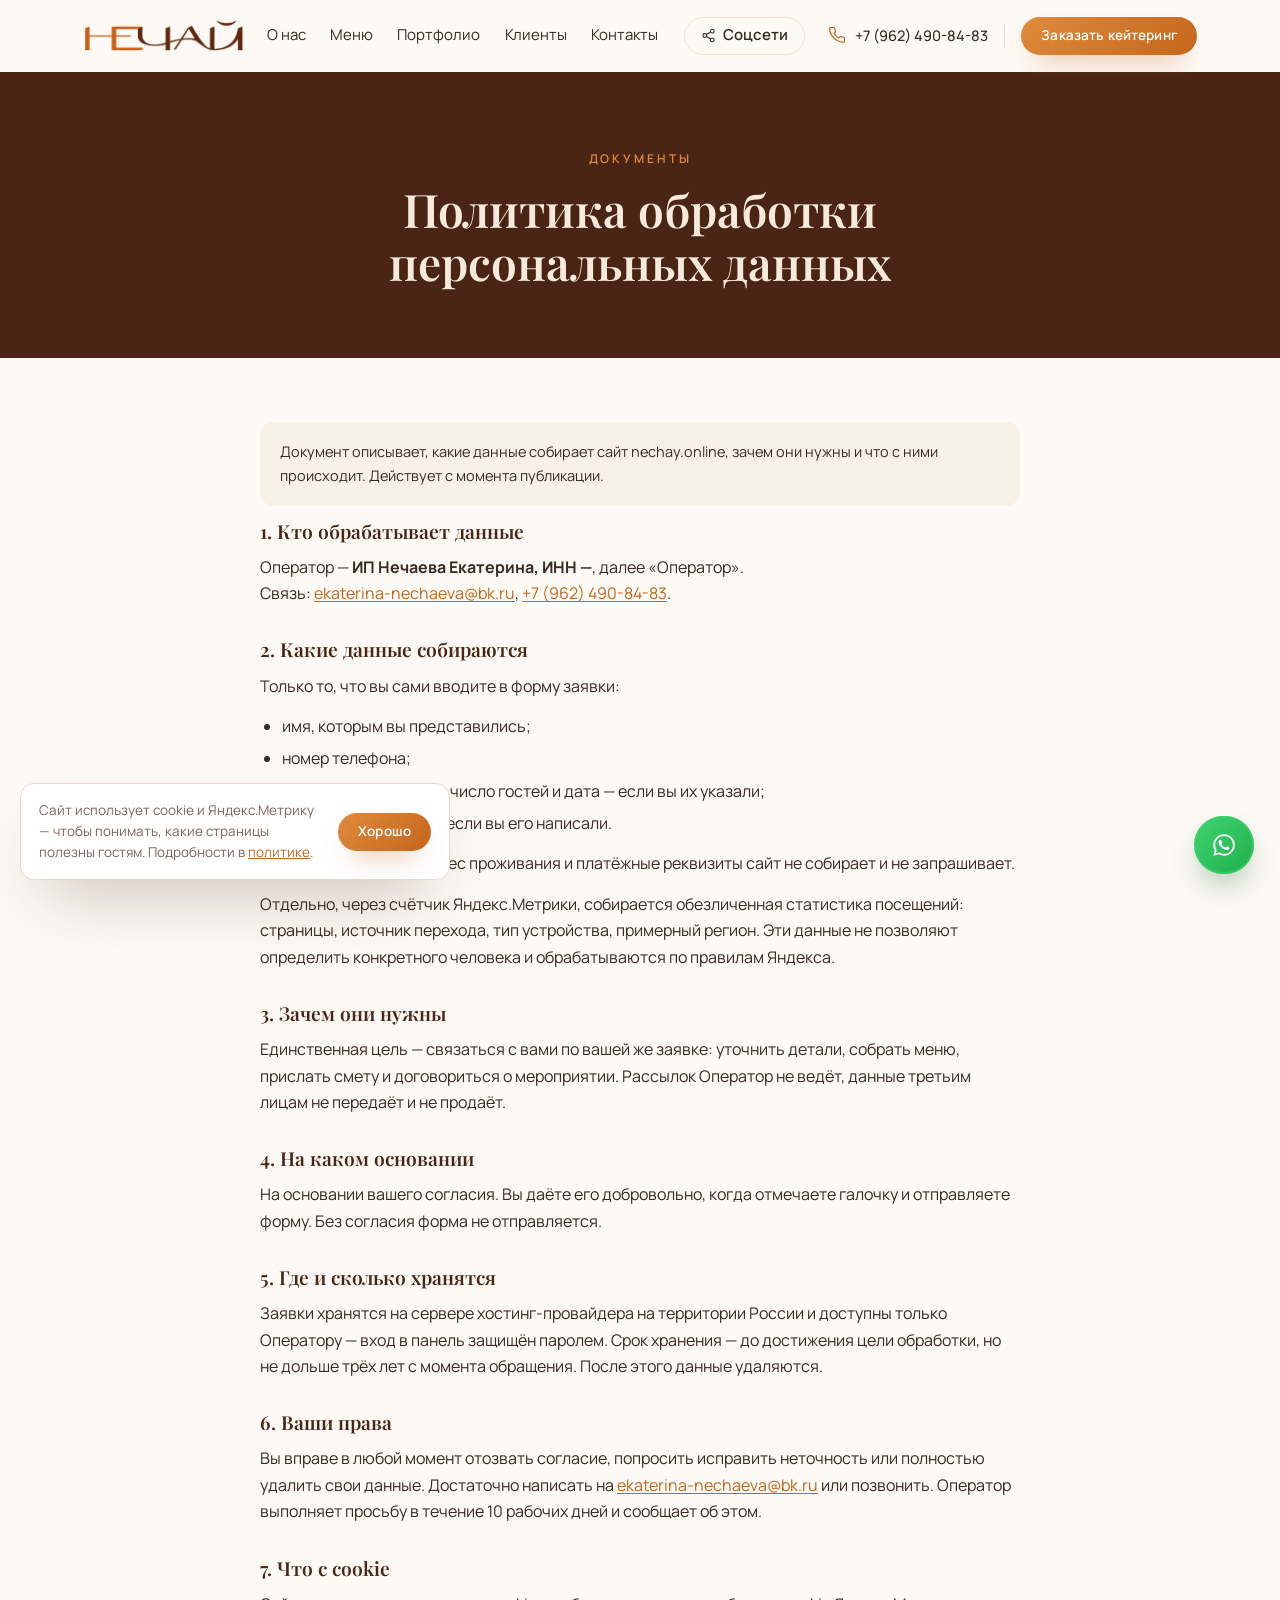
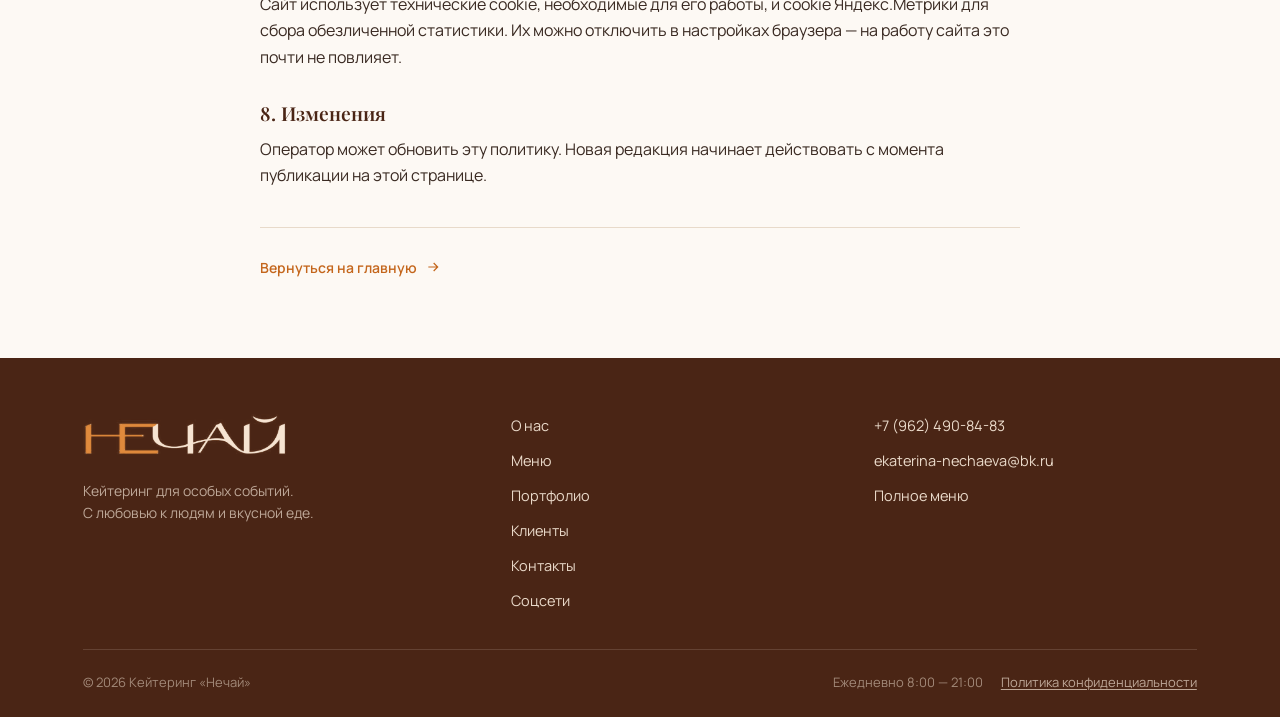
==== commit 91863b5c: "Уведомление про cookie Прямого требования показывать его в России нет, но сайт ставит cookie Метрики" ====
--- a/privacy.html
+++ b/privacy.html
@@ -11,7 +11,7 @@
 <link rel="preconnect" href="https://fonts.googleapis.com">
 <link rel="preconnect" href="https://fonts.gstatic.com" crossorigin>
 <link href="https://fonts.googleapis.com/css2?family=Playfair+Display:wght@400;500;600;700&family=Manrope:wght@300;400;500;600;700&family=Marck+Script&display=swap" rel="stylesheet">
-<link rel="stylesheet" href="css/style.css?v=22">
+<link rel="stylesheet" href="css/style.css?v=27">
 </head>
 <body>
 
@@ -19,7 +19,7 @@
 <header class="header" id="header">
   <div class="container header__inner">
     <a href="index.html" class="logo" aria-label="Нечай — на главную">
-      <img src="assets/img/logo.png" alt="НЕЧАЙ" class="logo__img" data-fallback="logo">
+      <img src="assets/img/logo.png?v=2" alt="НЕЧАЙ" class="logo__img" data-fallback="logo">
       <span class="logo__text" hidden><span>НЕ</span><span>ЧАЙ</span></span>
     </a>
 
@@ -120,7 +120,7 @@
       и сообщает об этом.
     </p>
 
-    <h2>7. Что с cookie</h2>
+    <h2 id="cookie">7. Что с cookie</h2>
     <p>
       Сайт использует технические cookie, необходимые для его работы,
       и cookie Яндекс.Метрики для сбора обезличенной статистики.
@@ -147,7 +147,7 @@
   <div class="container footer__inner">
     <div class="footer__brand">
       <span class="logo logo--footer">
-        <img src="assets/img/logo-light.png" alt="НЕЧАЙ" class="logo__img" data-fallback="logo">
+        <img src="assets/img/logo-light.png?v=2" alt="НЕЧАЙ" class="logo__img" data-fallback="logo">
         <span class="logo__text" hidden><span>НЕ</span><span>ЧАЙ</span></span>
       </span>
       <p>Кейтеринг для особых событий.<br>С любовью к людям и вкусной еде.</p>
@@ -181,6 +181,13 @@
   <span>Заказать в WhatsApp</span>
 </a>
 
-<script src="js/main.js?v=22"></script>
+<!-- уведомление про cookie -->
+<div class="cookie" id="cookieNote" role="region" aria-label="Уведомление о cookie" hidden>
+  <p>Сайт использует cookie и Яндекс.Метрику — чтобы понимать, какие страницы
+     полезны гостям. Подробности в <a href="privacy.html#cookie">политике</a>.</p>
+  <button type="button" class="btn btn--primary btn--sm" id="cookieOk">Хорошо</button>
+</div>
+
+<script src="js/main.js?v=27"></script>
 </body>
 </html>
--- a/css/style.css
+++ b/css/style.css
@@ -163,9 +163,8 @@
 
 /* ============================================================
    HERO
-   Собран из слоёв: фон, фигура и текстовый блок — отдельные
-   картинки, кнопка настоящая. Так надписи не растягиваются
-   вместе с фоном и остаются чёткими на любом мониторе.
+   Фон — фотография, логотип — картинка, надписи — живой текст.
+   Ничего не растягивается: логотип рисуется с уменьшением.
    ============================================================ */
 .visually-hidden{
   position:absolute; width:1px; height:1px; margin:-1px; padding:0;
@@ -176,42 +175,39 @@
   position:relative; margin-top:var(--header-h);
   background:var(--cream-2); overflow:hidden;
 }
-
 .hero__scene{ position:absolute; inset:0; z-index:0; }
 .hero__scene picture{ display:block; width:100%; height:100%; }
 .hero__scene img{ width:100%; height:100%; object-fit:cover; object-position:center; }
+/* лёгкая подсветка по центру, чтобы тёмный текст читался на любом кадре */
+.hero__scene::after{
+  content:""; position:absolute; inset:0;
+  background:radial-gradient(58% 62% at 50% 52%, rgba(255,250,244,.62), rgba(255,250,244,0) 72%);
+}
 
 .hero__inner{
   position:relative; z-index:1;
-  height:clamp(450px, 37vw, 720px);
-  display:flex; align-items:flex-end; gap:2%;
-}
-
-/* фигура прижата к низу и слегка выходит за край — так она «стоит» в кадре */
-.hero__figure{
-  flex:0 0 auto; align-self:stretch;
-  display:flex; align-items:flex-end;
-}
-.hero__figure picture{ display:block; height:100%; }
-.hero__figure img{
-  height:100%; width:auto; max-width:none;
-  object-fit:contain; object-position:bottom;
-  display:block;
-}
-
+  min-height:clamp(400px, 33vw, 620px);
+  display:flex; align-items:center; justify-content:center;
+}
 .hero__content{
-  flex:1; align-self:center;
   display:flex; flex-direction:column; align-items:center;
-  padding-bottom:2%;
+  text-align:center; padding:6% 0;
 }
 .hero__content > *{ max-width:100%; }
 
-.hero__title img{ width:clamp(280px, 34vw, 660px); height:auto; }
-.hero__lead-img{ margin-top:2.2%; }
-.hero__lead-img img{ width:clamp(240px, 28vw, 552px); height:auto; }
-.hero__lead-text{ display:none; }
-
-.hero__cta{ margin-top:3.4%; }
+.hero__logo{ display:block; }
+.hero__logo img{ width:clamp(240px, 32vw, 560px); height:auto; display:block; }
+
+.hero__tagline{
+  margin-top:4%;
+  font-size:clamp(12px, 1.15vw, 21px); letter-spacing:.2em; text-transform:uppercase;
+  color:var(--brown-dark); padding-left:.2em;
+}
+.hero__lead{
+  margin-top:2.4%;
+  font-size:clamp(13px, 1.15vw, 20px); line-height:1.6; color:var(--ink);
+}
+.hero__cta{ margin-top:3.6%; }
 
 /* ============================================================
    FEATURES
@@ -273,6 +269,7 @@
   display:grid; grid-template-columns:0.95fr 1fr; gap:60px; align-items:center;
 }
 .about__media{ position:relative; }
+.about__media picture{ display:block; }
 .about__media img{
   width:100%; aspect-ratio:9/10; object-fit:cover;
   border-radius:var(--radius); box-shadow:var(--shadow-lg);
@@ -424,7 +421,7 @@
 }
 .clients__grid li{
   display:grid; place-items:center; text-align:center;
-  min-height:118px; padding:20px 24px;
+  min-height:132px; padding:22px 24px;
   background:var(--white); border:1px solid var(--line); border-radius:var(--radius);
   transition:transform .3s var(--ease), box-shadow .3s var(--ease), border-color .3s var(--ease);
 }
@@ -439,7 +436,7 @@
 /* знаки разной формы: широкие словесные и компактные марки нужно
    уравнять по оптическому размеру, иначе ряд скачет */
 .clients__logo--wide{ max-height:30px; }
-.clients__logo--mark{ max-width:96px; max-height:68px; }
+.clients__logo--mark{ max-width:104px; max-height:82px; }
 .clients__note{
   margin-top:24px; text-align:center; color:var(--ink-soft); font-size:15px;
 }
@@ -921,34 +918,15 @@
 
 /* ============================================================
    ПЕРВЫЙ ЭКРАН НА ТЕЛЕФОНЕ
-   Вырезка заметно шире прежней, поэтому она заходит за левый край:
-   так остаётся место тексту. Подводка тут настоящим текстом —
-   картинкой на такой ширине её было бы не прочитать.
    ============================================================ */
 @media (max-width:760px){
-  .hero__inner{ height:clamp(340px, 95vw, 430px); gap:0; }
-
-  .hero__figure{ margin-left:-14%; }
-  .hero__figure img{ height:92%; }
-
-  .hero__content{
-    align-self:center; padding-bottom:6px;
-  }
-  .hero__title img{ width:min(186px, 100%); }
-
-  .hero__lead-img{ display:none; }
-  .hero__lead-text{
-    display:block; margin-top:9px; text-align:center;
-    font-size:11.5px; line-height:1.45; color:var(--ink);
-    text-shadow:0 1px 6px rgba(255,250,244,.85);
-  }
-  .hero__cta{ margin-top:13px; padding:12px 18px; font-size:13.5px; gap:7px; }
-}
-
-@media (max-width:400px){
-  .hero__figure{ margin-left:-18%; }
-  .hero__title img{ width:min(160px, 100%); }
-  .hero__lead-text{ font-size:11px; }
+  .hero__inner{ min-height:clamp(300px, 78vw, 380px); }
+  .hero__content{ padding:28px 0; }
+  .hero__logo img{ width:min(240px, 78vw); }
+  .hero__tagline{ margin-top:16px; font-size:11px; letter-spacing:.16em; line-height:1.6; }
+  .hero__lead{ margin-top:10px; font-size:13px; }
+  .hero__lead br{ display:none; }
+  .hero__cta{ margin-top:18px; padding:13px 22px; font-size:14px; }
 }
 
 /* ============================================================
@@ -1120,80 +1098,6 @@
 .doc__back a{ text-decoration:none; }
 
 /* ============================================================
-   КАЛЬКУЛЯТОР СМЕТЫ
-   ============================================================ */
-.calc{ padding:clamp(54px, 5vw, 84px) 0; background:var(--cream-2); }
-.calc__box{
-  display:grid; grid-template-columns:1.15fr .85fr; gap:0;
-  background:var(--white); border:1px solid var(--line);
-  border-radius:var(--radius); overflow:hidden;
-}
-.calc__controls{ padding:clamp(24px, 2.6vw, 40px); display:grid; gap:28px; align-content:start; }
-.calc__field{ display:grid; gap:12px; }
-.calc__label{
-  font-size:11.5px; letter-spacing:.16em; text-transform:uppercase;
-  color:var(--ink-soft); font-weight:600;
-}
-.calc__label b{ color:var(--brown-dark); font-size:15px; letter-spacing:0; }
-
-.calc__formats{ display:flex; flex-wrap:wrap; gap:8px; }
-.calc__formats button{
-  padding:10px 18px; border:1px solid var(--line); border-radius:999px;
-  background:transparent; color:var(--ink-soft);
-  font:inherit; font-size:14px; font-weight:600; cursor:pointer;
-  transition:background .25s var(--ease), border-color .25s var(--ease), color .25s var(--ease);
-}
-.calc__formats button:hover{ border-color:var(--orange-soft); color:var(--brown-dark); }
-.calc__formats button[aria-pressed="true"]{
-  background:var(--orange); border-color:var(--orange); color:#fff;
-}
-
-.calc__field input[type="range"]{
-  width:100%; accent-color:var(--orange); cursor:pointer;
-}
-.calc__scale{
-  display:flex; justify-content:space-between;
-  font-size:12px; color:var(--ink-soft); margin-top:-6px;
-}
-
-.calc__extra{
-  display:flex; align-items:center; gap:10px;
-  font-size:14.5px; color:var(--ink); cursor:pointer;
-}
-.calc__extra input{ width:17px; height:17px; accent-color:var(--orange); cursor:pointer; }
-.calc__extra i{ font-style:normal; color:var(--ink-soft); font-size:13.5px; }
-
-.calc__result{
-  padding:clamp(24px, 2.6vw, 40px);
-  background:var(--brown-dark); color:#F3E3D3;
-  display:flex; flex-direction:column; justify-content:center;
-}
-.calc__from{
-  font-size:11.5px; letter-spacing:.18em; text-transform:uppercase;
-  color:rgba(243,227,211,.6); font-weight:600; margin-bottom:10px;
-}
-.calc__total{
-  font-family:var(--font-display); font-weight:600;
-  font-size:clamp(38px, 3.6vw, 58px); line-height:1; color:#fff;
-  font-variant-numeric:lining-nums tabular-nums;
-}
-.calc__per{
-  margin:12px 0 26px; font-size:14px; color:rgba(243,227,211,.75);
-  font-variant-numeric:lining-nums tabular-nums;
-}
-.calc__note{
-  margin-top:14px; font-size:12px; line-height:1.5;
-  color:rgba(243,227,211,.55); text-align:center;
-}
-
-@media (max-width:860px){
-  .calc__box{ grid-template-columns:1fr; }
-}
-@media (max-width:760px){
-  .calc__formats button{ padding:9px 14px; font-size:13px; }
-}
-
-/* ============================================================
    ЧАСТЫЕ ВОПРОСЫ
    ============================================================ */
 .faq{ padding:clamp(54px, 5vw, 84px) 0; }
@@ -1230,3 +1134,38 @@
   .faq__answer{ padding:0 18px 18px; }
   .faq__answer p{ font-size:14.5px; }
 }
+
+/* ============================================================
+   УВЕДОМЛЕНИЕ ПРО COOKIE
+   ============================================================ */
+.cookie{
+  position:fixed; z-index:95; left:20px; bottom:20px;
+  width:min(430px, calc(100vw - 40px));
+  display:flex; align-items:center; gap:14px; flex-wrap:wrap;
+  padding:16px 18px;
+  background:var(--white); border:1px solid var(--line);
+  border-radius:var(--radius); box-shadow:var(--shadow-lg);
+  animation:cookie-in .45s var(--ease) both;
+}
+.cookie p{
+  flex:1 1 200px; margin:0;
+  font-size:13.5px; line-height:1.55; color:var(--ink-soft);
+}
+.cookie a{ color:var(--orange); text-decoration:underline; }
+.cookie .btn{ flex:none; }
+
+@keyframes cookie-in{
+  from{ opacity:0; transform:translateY(16px); }
+  to  { opacity:1; transform:none; }
+}
+
+/* На узком экране полоса растягивается на всю ширину и закрыла бы
+   кнопку WhatsApp — поэтому кнопка поднимается ровно на её высоту. */
+@media (max-width:700px){
+  .cookie{ left:12px; right:12px; bottom:12px; width:auto; }
+  .wa-fab{ bottom:calc(26px + var(--cookie-h, 0px)); }
+}
+
+@media (prefers-reduced-motion: reduce){
+  .cookie{ animation:none; }
+}
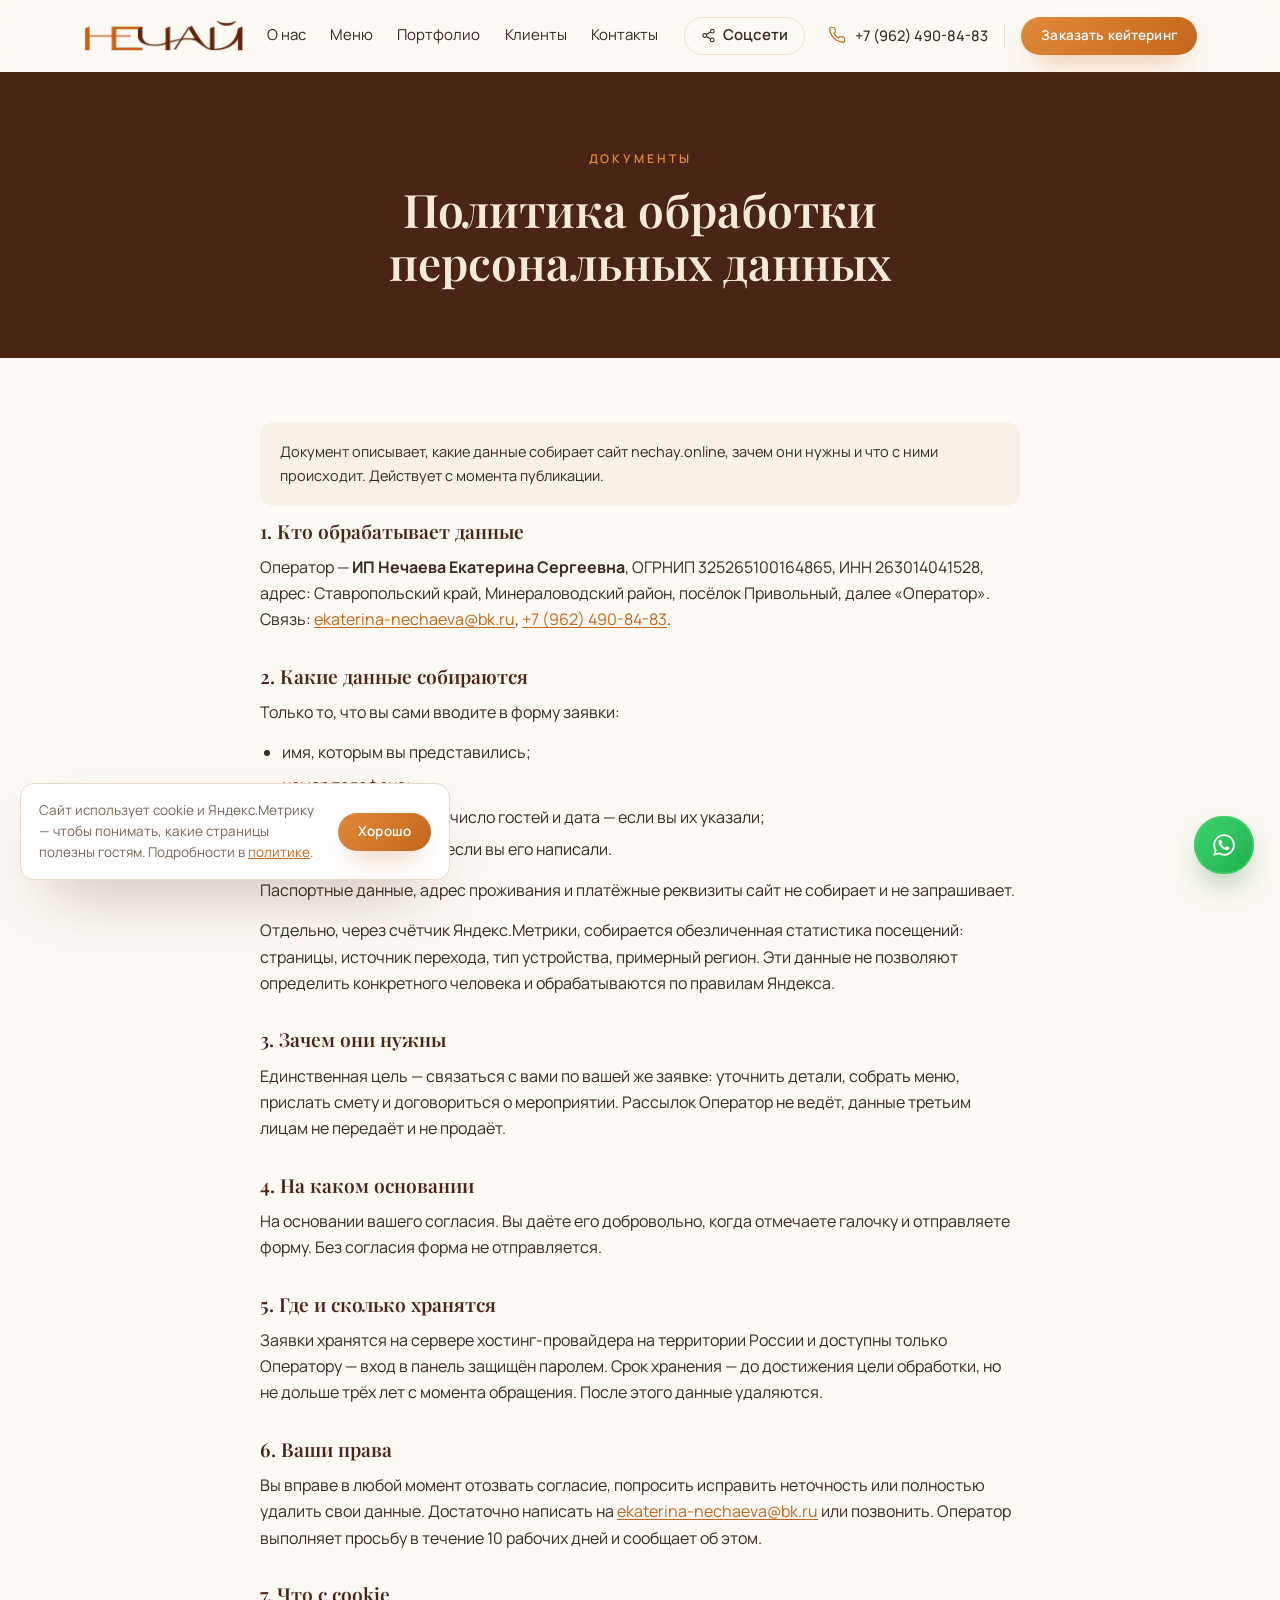
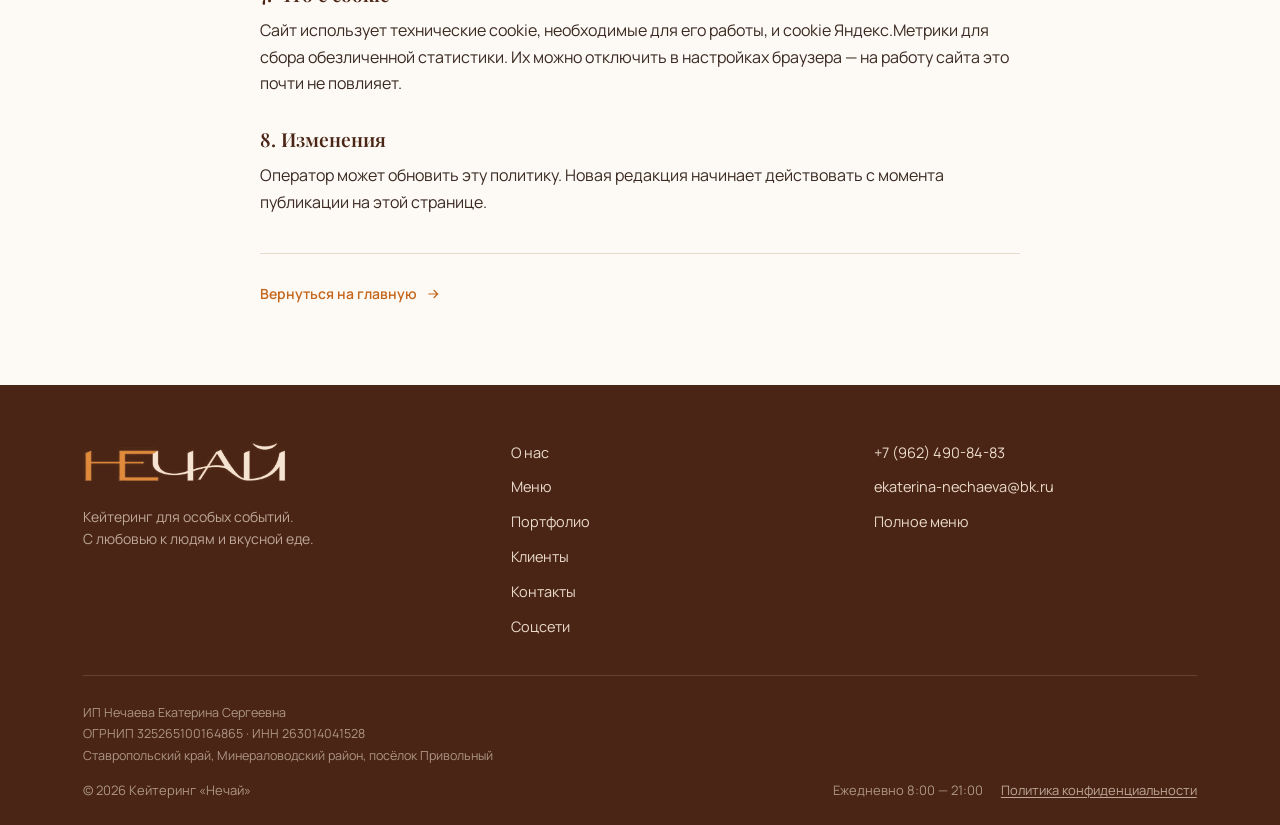
==== commit 922a7cb9: "Реквизиты ИП в подвале и в политике Закон о защите прав потребителей требует, чтобы исполнитель услу" ====
--- a/privacy.html
+++ b/privacy.html
@@ -11,7 +11,7 @@
 <link rel="preconnect" href="https://fonts.googleapis.com">
 <link rel="preconnect" href="https://fonts.gstatic.com" crossorigin>
 <link href="https://fonts.googleapis.com/css2?family=Playfair+Display:wght@400;500;600;700&family=Manrope:wght@300;400;500;600;700&family=Marck+Script&display=swap" rel="stylesheet">
-<link rel="stylesheet" href="css/style.css?v=27">
+<link rel="stylesheet" href="css/style.css?v=28">
 </head>
 <body>
 
@@ -66,7 +66,9 @@
 
     <h2>1. Кто обрабатывает данные</h2>
     <p>
-      Оператор — <b data-fill>ИП Нечаева Екатерина, ИНН —</b>, далее «Оператор».<br>
+      Оператор — <b>ИП Нечаева Екатерина Сергеевна</b>, ОГРНИП 325265100164865,
+      ИНН 263014041528, адрес: Ставропольский край, Минераловодский район,
+      посёлок Привольный, далее «Оператор».<br>
       Связь: <a href="mailto:ekaterina-nechaeva@bk.ru">ekaterina-nechaeva@bk.ru</a>,
       <a href="tel:+79624908483">+7 (962) 490-84-83</a>.
     </p>
@@ -168,6 +170,13 @@
       <a href="https://menusa.app/11ef7fbb8e6bce53bec017064314d17f" target="_blank" rel="noopener">Полное меню</a>
     </div>
   </div>
+  <div class="container footer__req">
+    <p>
+      ИП Нечаева Екатерина Сергеевна<br>
+      ОГРНИП 325265100164865 · ИНН 263014041528<br>
+      Ставропольский край, Минераловодский район, посёлок Привольный
+    </p>
+  </div>
   <div class="container footer__bottom">
     <span>© <span id="year">2026</span> Кейтеринг «Нечай»</span>
     <span class="footer__legal">Ежедневно 8:00 — 21:00 <a href="privacy.html">Политика конфиденциальности</a></span>
@@ -188,6 +197,6 @@
   <button type="button" class="btn btn--primary btn--sm" id="cookieOk">Хорошо</button>
 </div>
 
-<script src="js/main.js?v=27"></script>
+<script src="js/main.js?v=28"></script>
 </body>
 </html>
--- a/css/style.css
+++ b/css/style.css
@@ -509,9 +509,19 @@
 .footer__nav a:hover{ color:var(--orange-light); }
 .footer__contact{ display:flex; flex-direction:column; gap:11px; font-size:14.5px; align-items:flex-start; }
 .footer__contact a:hover{ color:var(--orange-light); }
+/* Реквизиты ИП: их требует закон о защите прав потребителей.
+   Держим мелко и приглушённо — читать их приходят редко. */
+.footer__req{ padding-top:26px; }
+.footer__req p{
+  margin:0; font-size:12.5px; line-height:1.7;
+  /* прозрачность ниже — и контраст падает до 3:1, а это текст,
+     который по закону должен читаться */
+  color:rgba(234,218,202,.62);
+}
+
 .footer__bottom{
   display:flex; justify-content:space-between; gap:16px; flex-wrap:wrap;
-  padding-top:22px; font-size:13px; color:rgba(234,218,202,.55);
+  padding-top:14px; font-size:13px; color:rgba(234,218,202,.62);
 }
 
 /* ============================================================
